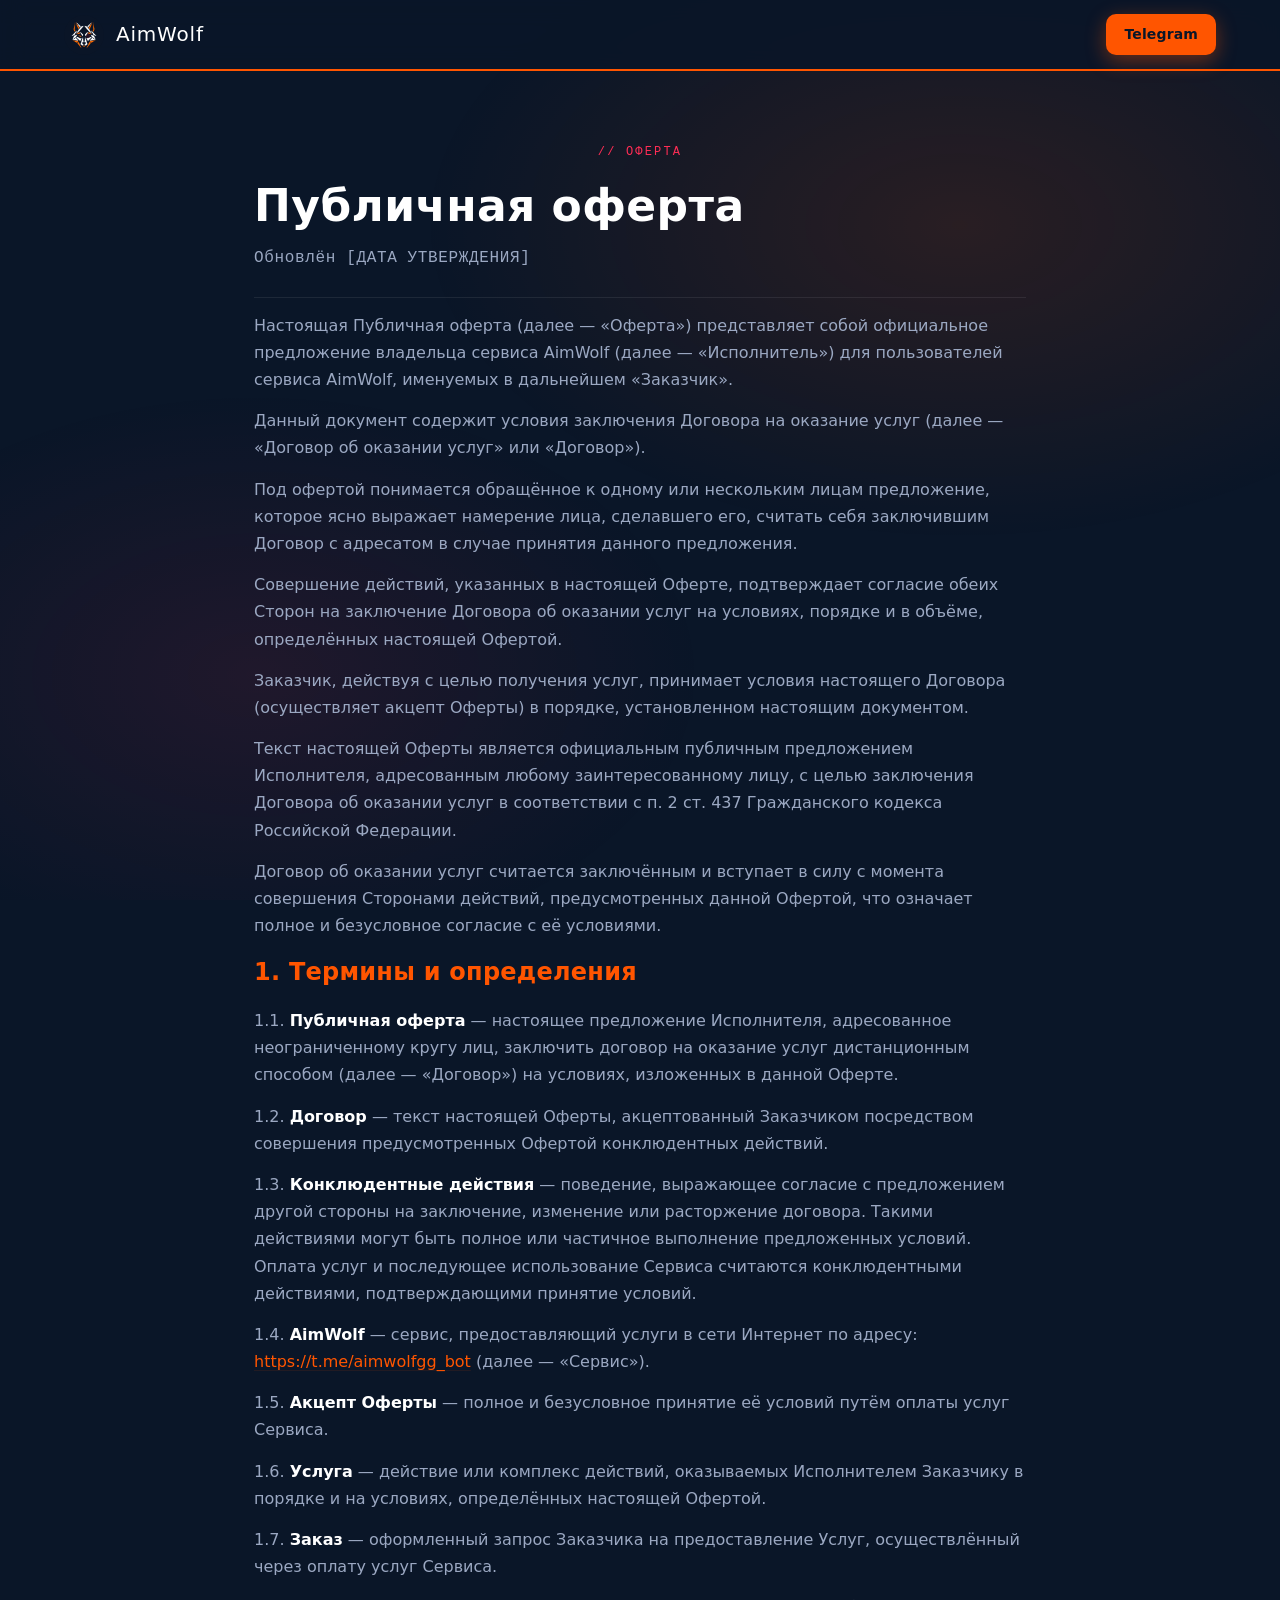
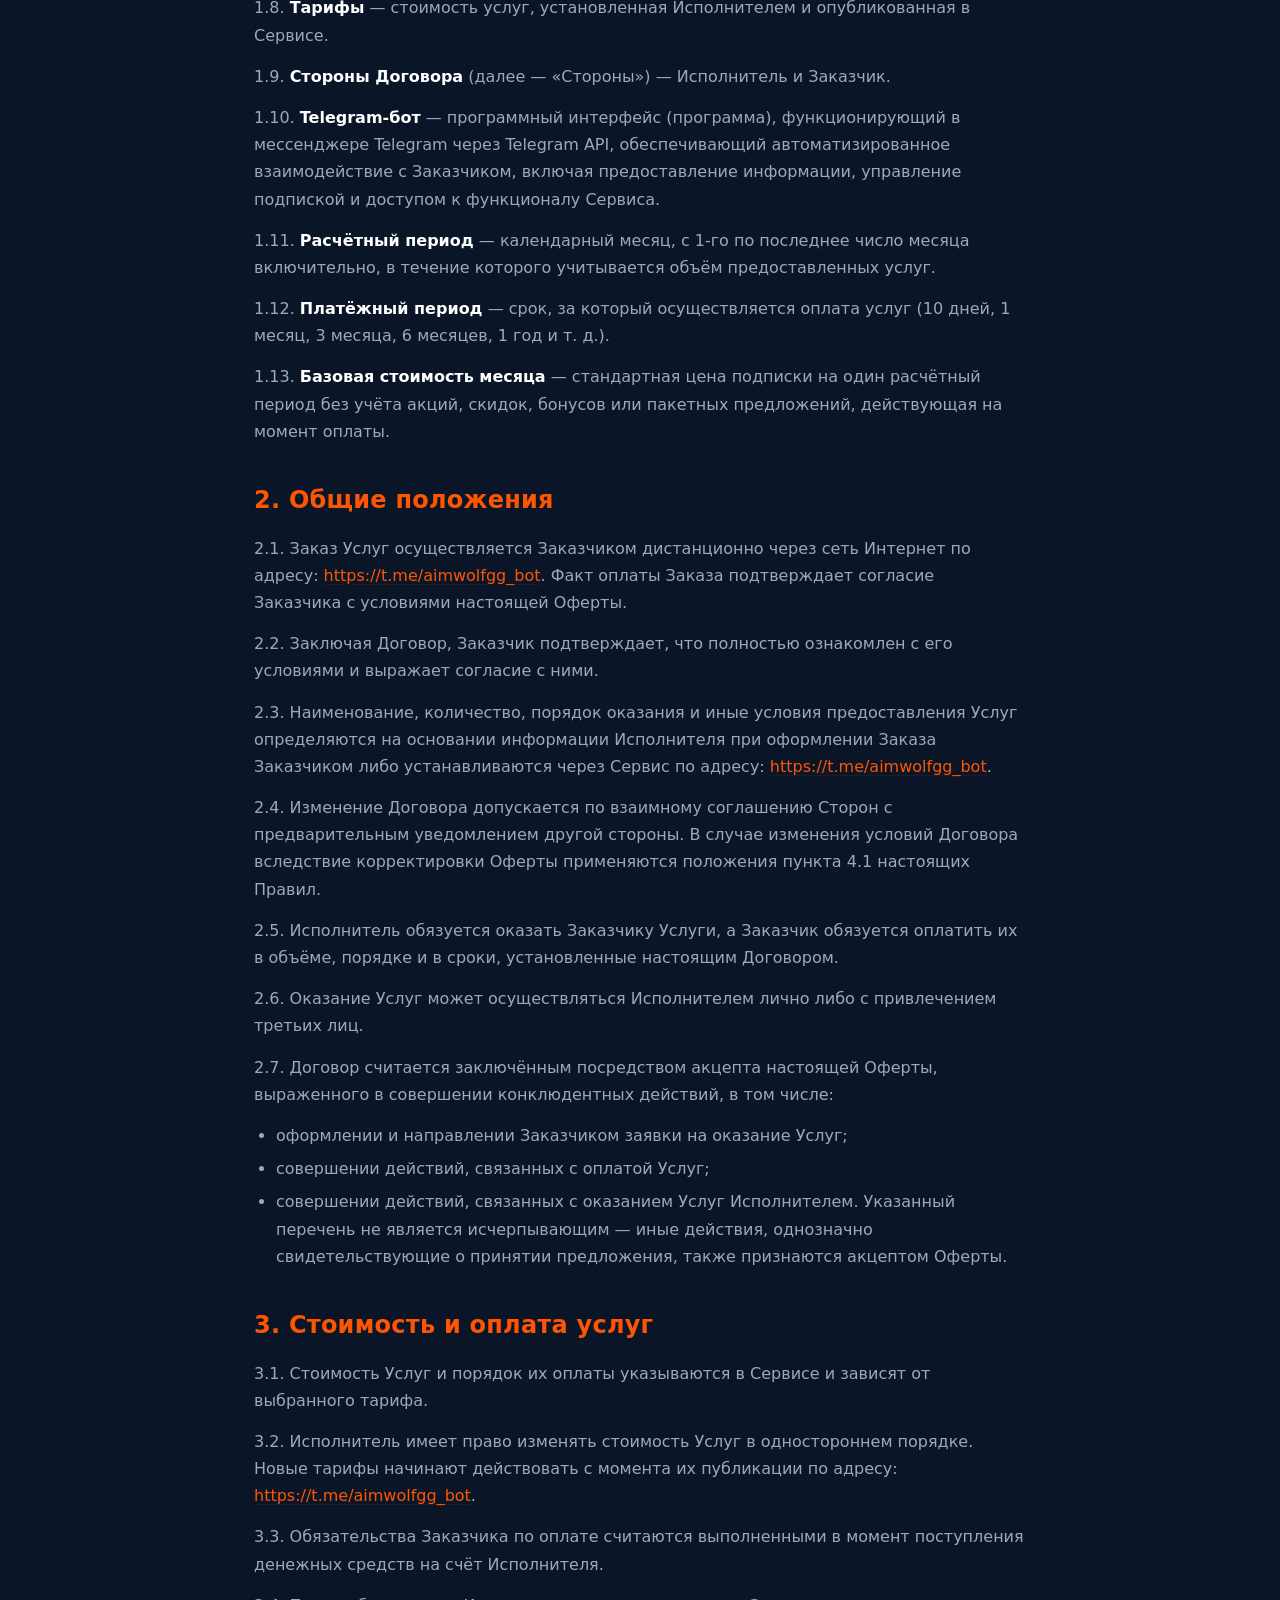
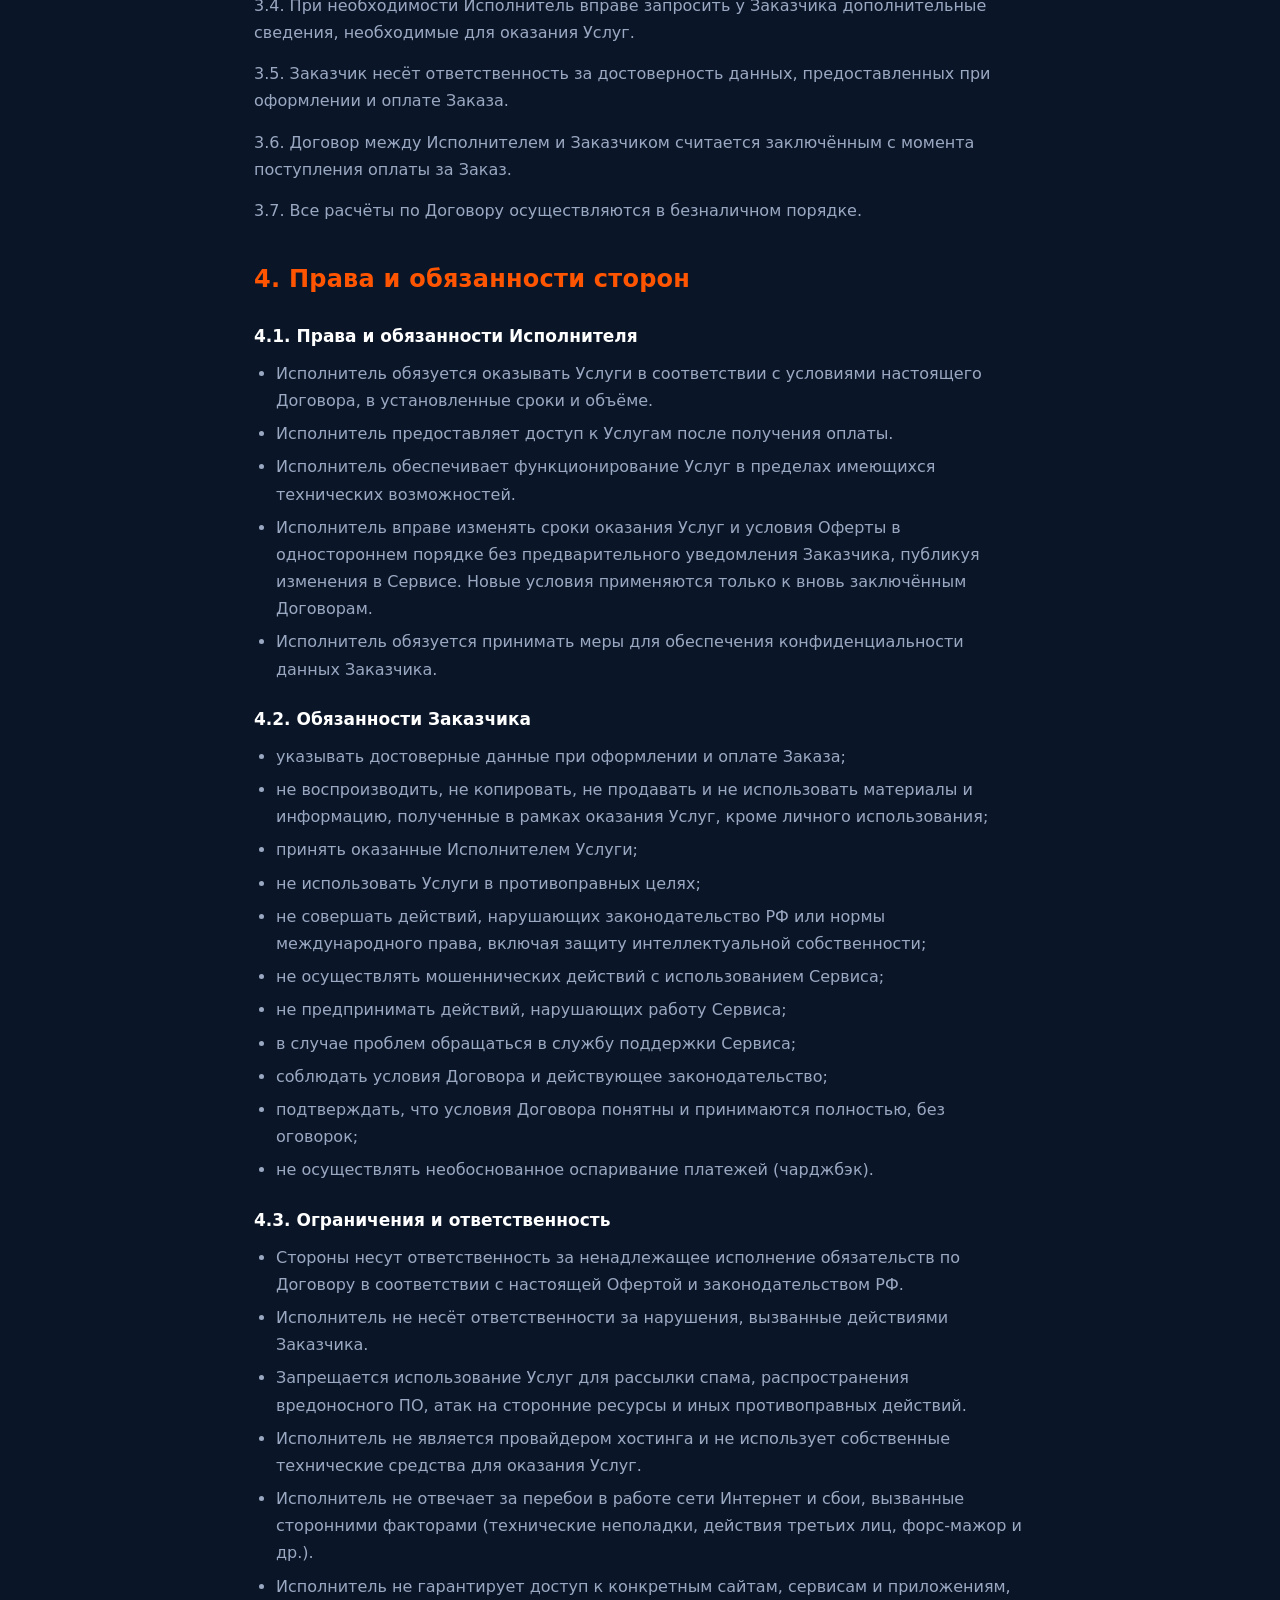
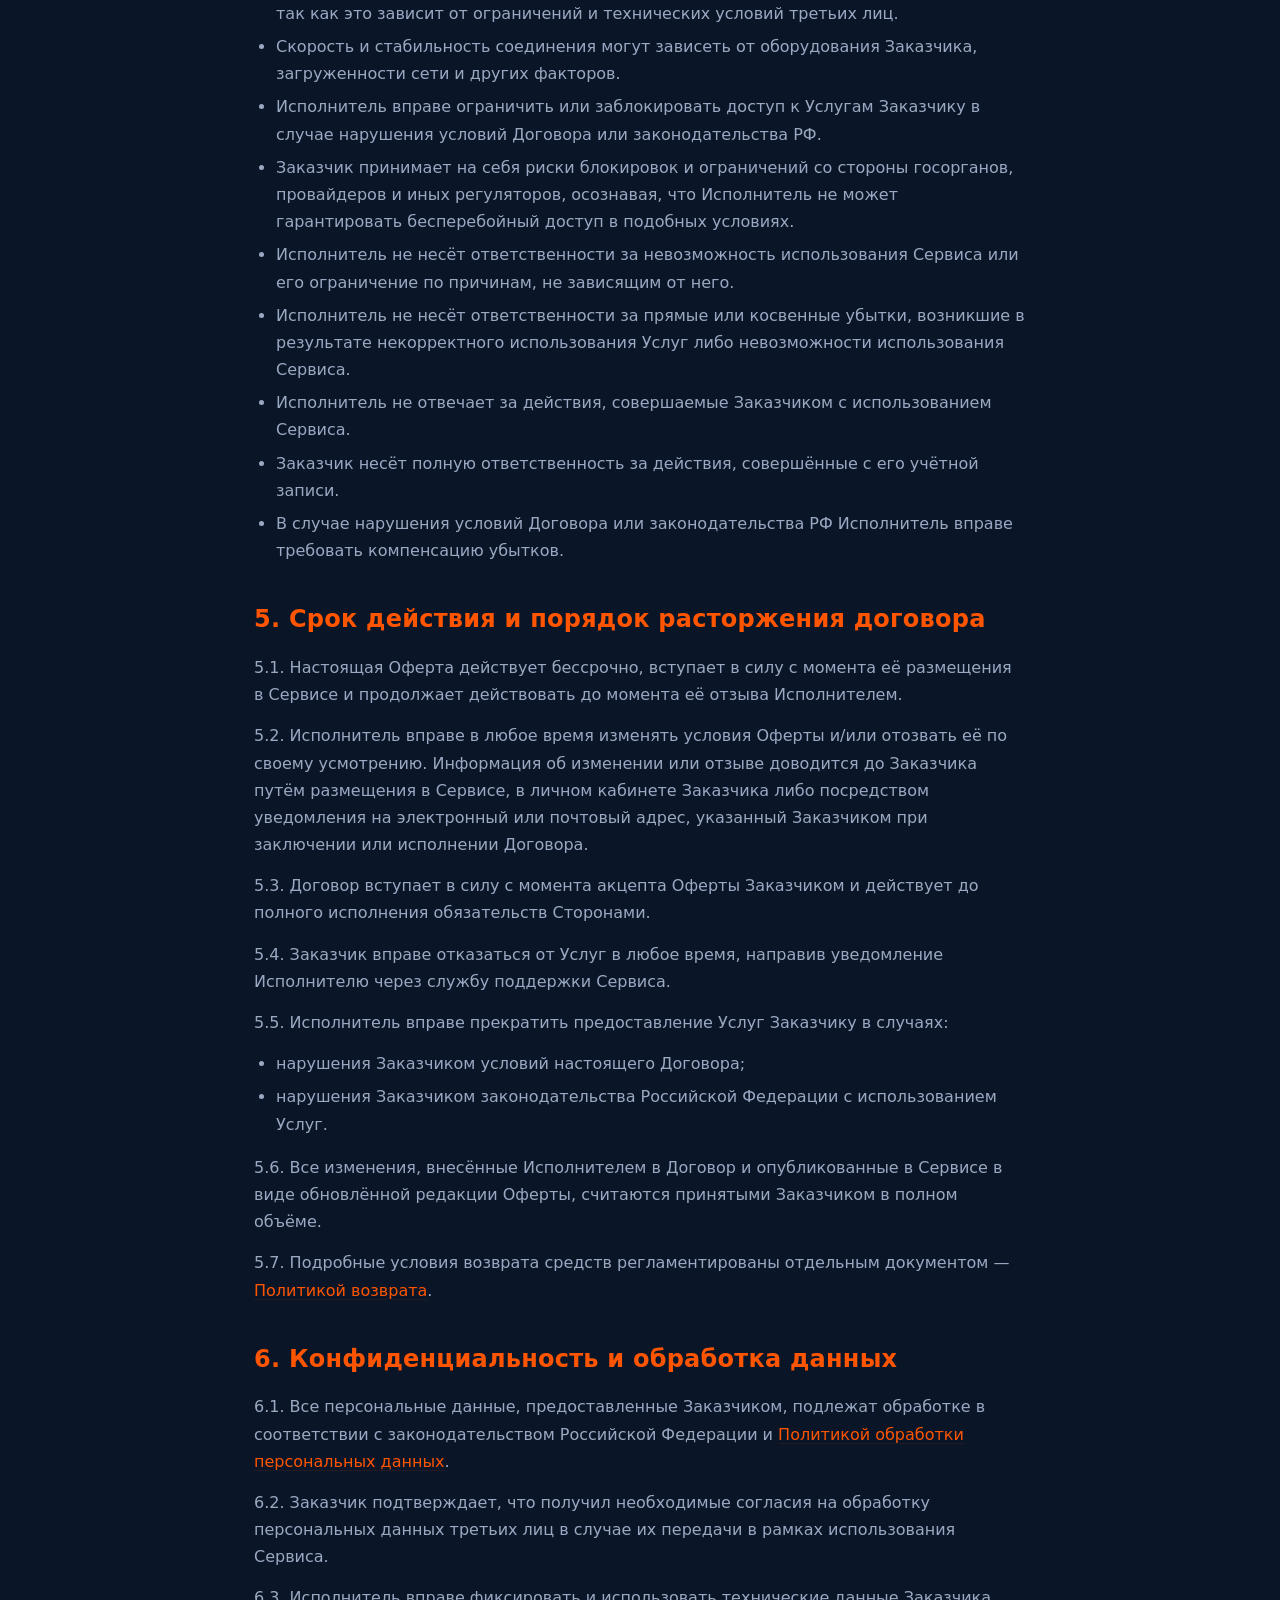
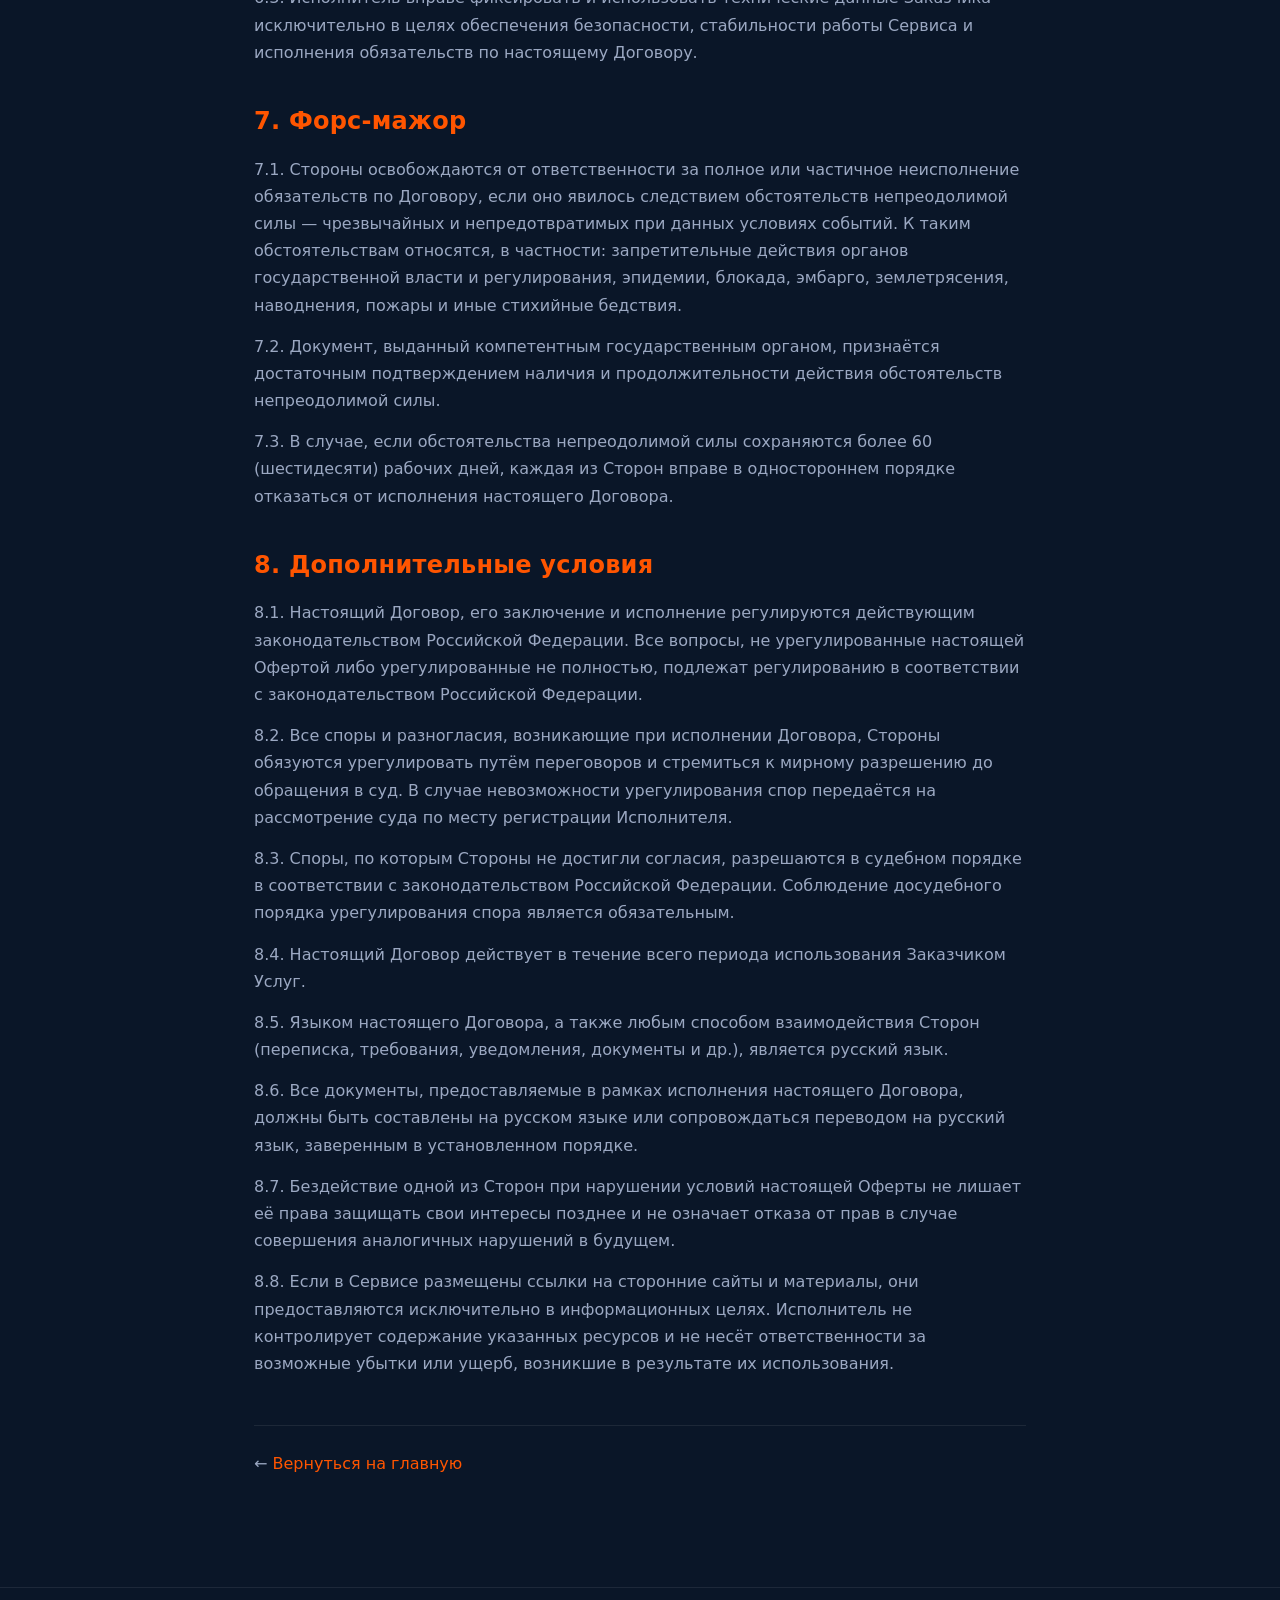
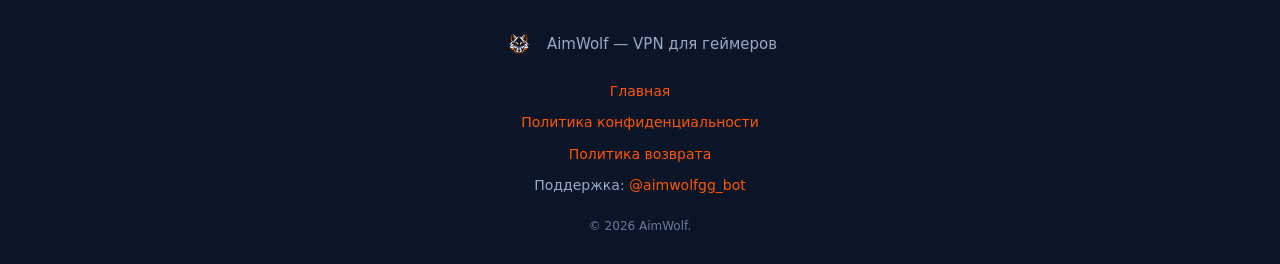
==== offer.html @ 3d41adf1 "Добавить юридические документы (privacy, offer, refund) - privacy.html — Политика обработки персонал" ====
<!DOCTYPE html>
<html lang="ru">
<head>
  <meta charset="UTF-8">
  <meta name="viewport" content="width=device-width, initial-scale=1.0">
  <meta name="theme-color" content="#0A1628">

  <meta http-equiv="Content-Security-Policy"
        content="default-src 'self'; img-src 'self' data:; style-src 'self' https://fonts.googleapis.com; font-src https://fonts.gstatic.com; script-src 'self'; base-uri 'self'; form-action 'self';">
  <meta http-equiv="X-Content-Type-Options" content="nosniff">
  <meta name="referrer" content="strict-origin-when-cross-origin">
  <meta name="robots" content="noindex,follow">

  <title>Публичная оферта — AimWolf</title>
  <meta name="description" content="Публичная оферта на оказание услуг сервиса AimWolf.">

  <link rel="icon" type="image/png" href="assets/img/logo.jpg">
  <link rel="preconnect" href="https://fonts.googleapis.com">
  <link rel="preconnect" href="https://fonts.gstatic.com" crossorigin>
  <link rel="stylesheet" href="https://fonts.googleapis.com/css2?family=Russo+One&family=Inter:wght@400;500;600;700&family=JetBrains+Mono:wght@500&display=swap">
  <link rel="stylesheet" href="assets/css/styles.css">
  <link rel="stylesheet" href="assets/css/legal.css">
</head>
<body>

  <header class="site-header">
    <div class="container site-header__inner">
      <a href="index.html#top" class="site-header__brand" aria-label="AimWolf — на главную">
        <img src="assets/img/logo.jpg" alt="" class="site-header__logo" width="40" height="40">
        <span class="site-header__name">AimWolf</span>
      </a>
      <a href="https://t.me/aimwolfgg"
         class="btn btn--primary btn--small"
         target="_blank"
         rel="noopener noreferrer">
        Telegram
      </a>
    </div>
  </header>

  <main class="legal">
    <div class="container">

      <span class="section-tag">// ОФЕРТА</span>
      <h1 class="legal__title">Публичная оферта</h1>
      <p class="legal__meta">Обновлён [ДАТА УТВЕРЖДЕНИЯ]</p>

      <p>Настоящая Публичная оферта (далее — «Оферта») представляет собой официальное предложение владельца сервиса AimWolf (далее — «Исполнитель») для пользователей сервиса AimWolf, именуемых в дальнейшем «Заказчик».</p>
      <p>Данный документ содержит условия заключения Договора на оказание услуг (далее — «Договор об оказании услуг» или «Договор»).</p>
      <p>Под офертой понимается обращённое к одному или нескольким лицам предложение, которое ясно выражает намерение лица, сделавшего его, считать себя заключившим Договор с адресатом в случае принятия данного предложения.</p>
      <p>Совершение действий, указанных в настоящей Оферте, подтверждает согласие обеих Сторон на заключение Договора об оказании услуг на условиях, порядке и в объёме, определённых настоящей Офертой.</p>
      <p>Заказчик, действуя с целью получения услуг, принимает условия настоящего Договора (осуществляет акцепт Оферты) в порядке, установленном настоящим документом.</p>
      <p>Текст настоящей Оферты является официальным публичным предложением Исполнителя, адресованным любому заинтересованному лицу, с целью заключения Договора об оказании услуг в соответствии с п. 2 ст. 437 Гражданского кодекса Российской Федерации.</p>
      <p>Договор об оказании услуг считается заключённым и вступает в силу с момента совершения Сторонами действий, предусмотренных данной Офертой, что означает полное и безусловное согласие с её условиями.</p>

      <section>
        <h2>1. Термины и определения</h2>
        <p>1.1. <strong>Публичная оферта</strong> — настоящее предложение Исполнителя, адресованное неограниченному кругу лиц, заключить договор на оказание услуг дистанционным способом (далее — «Договор») на условиях, изложенных в данной Оферте.</p>
        <p>1.2. <strong>Договор</strong> — текст настоящей Оферты, акцептованный Заказчиком посредством совершения предусмотренных Офертой конклюдентных действий.</p>
        <p>1.3. <strong>Конклюдентные действия</strong> — поведение, выражающее согласие с предложением другой стороны на заключение, изменение или расторжение договора. Такими действиями могут быть полное или частичное выполнение предложенных условий. Оплата услуг и последующее использование Сервиса считаются конклюдентными действиями, подтверждающими принятие условий.</p>
        <p>1.4. <strong>AimWolf</strong> — сервис, предоставляющий услуги в сети Интернет по адресу: <a href="https://t.me/aimwolfgg_bot" target="_blank" rel="noopener noreferrer">https://t.me/aimwolfgg_bot</a> (далее — «Сервис»).</p>
        <p>1.5. <strong>Акцепт Оферты</strong> — полное и безусловное принятие её условий путём оплаты услуг Сервиса.</p>
        <p>1.6. <strong>Услуга</strong> — действие или комплекс действий, оказываемых Исполнителем Заказчику в порядке и на условиях, определённых настоящей Офертой.</p>
        <p>1.7. <strong>Заказ</strong> — оформленный запрос Заказчика на предоставление Услуг, осуществлённый через оплату услуг Сервиса.</p>
        <p>1.8. <strong>Тарифы</strong> — стоимость услуг, установленная Исполнителем и опубликованная в Сервисе.</p>
        <p>1.9. <strong>Стороны Договора</strong> (далее — «Стороны») — Исполнитель и Заказчик.</p>
        <p>1.10. <strong>Telegram-бот</strong> — программный интерфейс (программа), функционирующий в мессенджере Telegram через Telegram API, обеспечивающий автоматизированное взаимодействие с Заказчиком, включая предоставление информации, управление подпиской и доступом к функционалу Сервиса.</p>
        <p>1.11. <strong>Расчётный период</strong> — календарный месяц, с 1-го по последнее число месяца включительно, в течение которого учитывается объём предоставленных услуг.</p>
        <p>1.12. <strong>Платёжный период</strong> — срок, за который осуществляется оплата услуг (10 дней, 1 месяц, 3 месяца, 6 месяцев, 1 год и т. д.).</p>
        <p>1.13. <strong>Базовая стоимость месяца</strong> — стандартная цена подписки на один расчётный период без учёта акций, скидок, бонусов или пакетных предложений, действующая на момент оплаты.</p>
      </section>

      <section>
        <h2>2. Общие положения</h2>
        <p>2.1. Заказ Услуг осуществляется Заказчиком дистанционно через сеть Интернет по адресу: <a href="https://t.me/aimwolfgg_bot" target="_blank" rel="noopener noreferrer">https://t.me/aimwolfgg_bot</a>. Факт оплаты Заказа подтверждает согласие Заказчика с условиями настоящей Оферты.</p>
        <p>2.2. Заключая Договор, Заказчик подтверждает, что полностью ознакомлен с его условиями и выражает согласие с ними.</p>
        <p>2.3. Наименование, количество, порядок оказания и иные условия предоставления Услуг определяются на основании информации Исполнителя при оформлении Заказа Заказчиком либо устанавливаются через Сервис по адресу: <a href="https://t.me/aimwolfgg_bot" target="_blank" rel="noopener noreferrer">https://t.me/aimwolfgg_bot</a>.</p>
        <p>2.4. Изменение Договора допускается по взаимному соглашению Сторон с предварительным уведомлением другой стороны. В случае изменения условий Договора вследствие корректировки Оферты применяются положения пункта 4.1 настоящих Правил.</p>
        <p>2.5. Исполнитель обязуется оказать Заказчику Услуги, а Заказчик обязуется оплатить их в объёме, порядке и в сроки, установленные настоящим Договором.</p>
        <p>2.6. Оказание Услуг может осуществляться Исполнителем лично либо с привлечением третьих лиц.</p>
        <p>2.7. Договор считается заключённым посредством акцепта настоящей Оферты, выраженного в совершении конклюдентных действий, в том числе:</p>
        <ul>
          <li>оформлении и направлении Заказчиком заявки на оказание Услуг;</li>
          <li>совершении действий, связанных с оплатой Услуг;</li>
          <li>совершении действий, связанных с оказанием Услуг Исполнителем. Указанный перечень не является исчерпывающим — иные действия, однозначно свидетельствующие о принятии предложения, также признаются акцептом Оферты.</li>
        </ul>
      </section>

      <section>
        <h2>3. Стоимость и оплата услуг</h2>
        <p>3.1. Стоимость Услуг и порядок их оплаты указываются в Сервисе и зависят от выбранного тарифа.</p>
        <p>3.2. Исполнитель имеет право изменять стоимость Услуг в одностороннем порядке. Новые тарифы начинают действовать с момента их публикации по адресу: <a href="https://t.me/aimwolfgg_bot" target="_blank" rel="noopener noreferrer">https://t.me/aimwolfgg_bot</a>.</p>
        <p>3.3. Обязательства Заказчика по оплате считаются выполненными в момент поступления денежных средств на счёт Исполнителя.</p>
        <p>3.4. При необходимости Исполнитель вправе запросить у Заказчика дополнительные сведения, необходимые для оказания Услуг.</p>
        <p>3.5. Заказчик несёт ответственность за достоверность данных, предоставленных при оформлении и оплате Заказа.</p>
        <p>3.6. Договор между Исполнителем и Заказчиком считается заключённым с момента поступления оплаты за Заказ.</p>
        <p>3.7. Все расчёты по Договору осуществляются в безналичном порядке.</p>
      </section>

      <section>
        <h2>4. Права и обязанности сторон</h2>

        <h3>4.1. Права и обязанности Исполнителя</h3>
        <ul>
          <li>Исполнитель обязуется оказывать Услуги в соответствии с условиями настоящего Договора, в установленные сроки и объёме.</li>
          <li>Исполнитель предоставляет доступ к Услугам после получения оплаты.</li>
          <li>Исполнитель обеспечивает функционирование Услуг в пределах имеющихся технических возможностей.</li>
          <li>Исполнитель вправе изменять сроки оказания Услуг и условия Оферты в одностороннем порядке без предварительного уведомления Заказчика, публикуя изменения в Сервисе. Новые условия применяются только к вновь заключённым Договорам.</li>
          <li>Исполнитель обязуется принимать меры для обеспечения конфиденциальности данных Заказчика.</li>
        </ul>

        <h3>4.2. Обязанности Заказчика</h3>
        <ul>
          <li>указывать достоверные данные при оформлении и оплате Заказа;</li>
          <li>не воспроизводить, не копировать, не продавать и не использовать материалы и информацию, полученные в рамках оказания Услуг, кроме личного использования;</li>
          <li>принять оказанные Исполнителем Услуги;</li>
          <li>не использовать Услуги в противоправных целях;</li>
          <li>не совершать действий, нарушающих законодательство РФ или нормы международного права, включая защиту интеллектуальной собственности;</li>
          <li>не осуществлять мошеннических действий с использованием Сервиса;</li>
          <li>не предпринимать действий, нарушающих работу Сервиса;</li>
          <li>в случае проблем обращаться в службу поддержки Сервиса;</li>
          <li>соблюдать условия Договора и действующее законодательство;</li>
          <li>подтверждать, что условия Договора понятны и принимаются полностью, без оговорок;</li>
          <li>не осуществлять необоснованное оспаривание платежей (чарджбэк).</li>
        </ul>

        <h3>4.3. Ограничения и ответственность</h3>
        <ul>
          <li>Стороны несут ответственность за ненадлежащее исполнение обязательств по Договору в соответствии с настоящей Офертой и законодательством РФ.</li>
          <li>Исполнитель не несёт ответственности за нарушения, вызванные действиями Заказчика.</li>
          <li>Запрещается использование Услуг для рассылки спама, распространения вредоносного ПО, атак на сторонние ресурсы и иных противоправных действий.</li>
          <li>Исполнитель не является провайдером хостинга и не использует собственные технические средства для оказания Услуг.</li>
          <li>Исполнитель не отвечает за перебои в работе сети Интернет и сбои, вызванные сторонними факторами (технические неполадки, действия третьих лиц, форс-мажор и др.).</li>
          <li>Исполнитель не гарантирует доступ к конкретным сайтам, сервисам и приложениям, так как это зависит от ограничений и технических условий третьих лиц.</li>
          <li>Скорость и стабильность соединения могут зависеть от оборудования Заказчика, загруженности сети и других факторов.</li>
          <li>Исполнитель вправе ограничить или заблокировать доступ к Услугам Заказчику в случае нарушения условий Договора или законодательства РФ.</li>
          <li>Заказчик принимает на себя риски блокировок и ограничений со стороны госорганов, провайдеров и иных регуляторов, осознавая, что Исполнитель не может гарантировать бесперебойный доступ в подобных условиях.</li>
          <li>Исполнитель не несёт ответственности за невозможность использования Сервиса или его ограничение по причинам, не зависящим от него.</li>
          <li>Исполнитель не несёт ответственности за прямые или косвенные убытки, возникшие в результате некорректного использования Услуг либо невозможности использования Сервиса.</li>
          <li>Исполнитель не отвечает за действия, совершаемые Заказчиком с использованием Сервиса.</li>
          <li>Заказчик несёт полную ответственность за действия, совершённые с его учётной записи.</li>
          <li>В случае нарушения условий Договора или законодательства РФ Исполнитель вправе требовать компенсацию убытков.</li>
        </ul>
      </section>

      <section>
        <h2>5. Срок действия и порядок расторжения договора</h2>
        <p>5.1. Настоящая Оферта действует бессрочно, вступает в силу с момента её размещения в Сервисе и продолжает действовать до момента её отзыва Исполнителем.</p>
        <p>5.2. Исполнитель вправе в любое время изменять условия Оферты и/или отозвать её по своему усмотрению. Информация об изменении или отзыве доводится до Заказчика путём размещения в Сервисе, в личном кабинете Заказчика либо посредством уведомления на электронный или почтовый адрес, указанный Заказчиком при заключении или исполнении Договора.</p>
        <p>5.3. Договор вступает в силу с момента акцепта Оферты Заказчиком и действует до полного исполнения обязательств Сторонами.</p>
        <p>5.4. Заказчик вправе отказаться от Услуг в любое время, направив уведомление Исполнителю через службу поддержки Сервиса.</p>
        <p>5.5. Исполнитель вправе прекратить предоставление Услуг Заказчику в случаях:</p>
        <ul>
          <li>нарушения Заказчиком условий настоящего Договора;</li>
          <li>нарушения Заказчиком законодательства Российской Федерации с использованием Услуг.</li>
        </ul>
        <p>5.6. Все изменения, внесённые Исполнителем в Договор и опубликованные в Сервисе в виде обновлённой редакции Оферты, считаются принятыми Заказчиком в полном объёме.</p>
        <p>5.7. Подробные условия возврата средств регламентированы отдельным документом — <a href="refund.html">Политикой возврата</a>.</p>
      </section>

      <section>
        <h2>6. Конфиденциальность и обработка данных</h2>
        <p>6.1. Все персональные данные, предоставленные Заказчиком, подлежат обработке в соответствии с законодательством Российской Федерации и <a href="privacy.html">Политикой обработки персональных данных</a>.</p>
        <p>6.2. Заказчик подтверждает, что получил необходимые согласия на обработку персональных данных третьих лиц в случае их передачи в рамках использования Сервиса.</p>
        <p>6.3. Исполнитель вправе фиксировать и использовать технические данные Заказчика исключительно в целях обеспечения безопасности, стабильности работы Сервиса и исполнения обязательств по настоящему Договору.</p>
      </section>

      <section>
        <h2>7. Форс-мажор</h2>
        <p>7.1. Стороны освобождаются от ответственности за полное или частичное неисполнение обязательств по Договору, если оно явилось следствием обстоятельств непреодолимой силы — чрезвычайных и непредотвратимых при данных условиях событий. К таким обстоятельствам относятся, в частности: запретительные действия органов государственной власти и регулирования, эпидемии, блокада, эмбарго, землетрясения, наводнения, пожары и иные стихийные бедствия.</p>
        <p>7.2. Документ, выданный компетентным государственным органом, признаётся достаточным подтверждением наличия и продолжительности действия обстоятельств непреодолимой силы.</p>
        <p>7.3. В случае, если обстоятельства непреодолимой силы сохраняются более 60 (шестидесяти) рабочих дней, каждая из Сторон вправе в одностороннем порядке отказаться от исполнения настоящего Договора.</p>
      </section>

      <section>
        <h2>8. Дополнительные условия</h2>
        <p>8.1. Настоящий Договор, его заключение и исполнение регулируются действующим законодательством Российской Федерации. Все вопросы, не урегулированные настоящей Офертой либо урегулированные не полностью, подлежат регулированию в соответствии с законодательством Российской Федерации.</p>
        <p>8.2. Все споры и разногласия, возникающие при исполнении Договора, Стороны обязуются урегулировать путём переговоров и стремиться к мирному разрешению до обращения в суд. В случае невозможности урегулирования спор передаётся на рассмотрение суда по месту регистрации Исполнителя.</p>
        <p>8.3. Споры, по которым Стороны не достигли согласия, разрешаются в судебном порядке в соответствии с законодательством Российской Федерации. Соблюдение досудебного порядка урегулирования спора является обязательным.</p>
        <p>8.4. Настоящий Договор действует в течение всего периода использования Заказчиком Услуг.</p>
        <p>8.5. Языком настоящего Договора, а также любым способом взаимодействия Сторон (переписка, требования, уведомления, документы и др.), является русский язык.</p>
        <p>8.6. Все документы, предоставляемые в рамках исполнения настоящего Договора, должны быть составлены на русском языке или сопровождаться переводом на русский язык, заверенным в установленном порядке.</p>
        <p>8.7. Бездействие одной из Сторон при нарушении условий настоящей Оферты не лишает её права защищать свои интересы позднее и не означает отказа от прав в случае совершения аналогичных нарушений в будущем.</p>
        <p>8.8. Если в Сервисе размещены ссылки на сторонние сайты и материалы, они предоставляются исключительно в информационных целях. Исполнитель не контролирует содержание указанных ресурсов и не несёт ответственности за возможные убытки или ущерб, возникшие в результате их использования.</p>
      </section>

      <p class="legal__back">
        ← <a href="index.html#top">Вернуться на главную</a>
      </p>

    </div>
  </main>

  <footer class="site-footer">
    <div class="container site-footer__inner">
      <div class="site-footer__brand">
        <img src="assets/img/logo.jpg" alt="" class="site-footer__logo" width="32" height="32">
        <span>AimWolf — VPN для геймеров</span>
      </div>

      <ul class="site-footer__links">
        <li><a href="index.html#top">Главная</a></li>
        <li><a href="privacy.html">Политика конфиденциальности</a></li>
        <li><a href="refund.html">Политика возврата</a></li>
        <li>Поддержка: <a href="https://t.me/aimwolfgg_bot" target="_blank" rel="noopener noreferrer">@aimwolfgg_bot</a></li>
      </ul>

      <p class="site-footer__legal">© 2026 AimWolf.</p>
    </div>
  </footer>

</body>
</html>
---- assets/css/styles.css ----
/* ==========================================================================
   AimWolf — Design System
   Dark · RU only · Mobile-first · Gaming-focused
   ========================================================================== */

/* ===== RESET ===== */
*, *::before, *::after { box-sizing: border-box; margin: 0; padding: 0; }
html { -webkit-text-size-adjust: 100%; scroll-behavior: smooth; }
body {
  min-height: 100vh;
  min-height: 100dvh;
  line-height: 1.65;
  -webkit-font-smoothing: antialiased;
  -moz-osx-font-smoothing: grayscale;
  text-rendering: optimizeLegibility;
}
img, svg { max-width: 100%; height: auto; display: block; }
button, a { font: inherit; cursor: pointer; }
button { border: none; background: none; color: inherit; }
a { color: inherit; text-decoration: none; }
ul { list-style: none; }

/* ===== TOKENS ===== */
:root {
  --bg-primary: #0A1628;
  --bg-secondary: #122544;
  --bg-elevated: #1A2F58;

  --accent: #FF5500;
  --accent-hover: #FF7733;
  --accent-glow: rgba(255, 85, 0, 0.40);
  --accent-dim: rgba(255, 85, 0, 0.10);

  --accent-red: #FF2D55;
  --accent-red-glow: rgba(255, 45, 85, 0.35);

  --success: #22C55E;

  --text-primary: #FFFFFF;
  --text-muted: #9BA8C2;
  --text-dim: #6B7894;

  --border: rgba(255, 255, 255, 0.08);
  --border-hover: rgba(255, 85, 0, 0.45);

  --font-display: "Russo One", "Oswald", system-ui, sans-serif;
  --font-body: "Inter", system-ui, -apple-system, "Segoe UI", sans-serif;
  --font-mono: "JetBrains Mono", ui-monospace, "SFMono-Regular", Menlo, monospace;

  --container: 1200px;
  --section-pad: clamp(64px, 10vw, 120px);
  --radius: 14px;
  --radius-lg: 22px;

  --transition: 200ms cubic-bezier(0.4, 0, 0.2, 1);

  color-scheme: dark;
}

/* ===== BASE ===== */
body {
  background: var(--bg-primary);
  color: var(--text-primary);
  font-family: var(--font-body);
  font-size: 16px;
  overflow-x: hidden;
  position: relative;
  isolation: isolate;
}

/* Ambient-подфон на всю страницу — фиксированный, движется вместе со скроллом */
body::before {
  content: "";
  position: fixed;
  inset: 0;
  z-index: -10;
  pointer-events: none;
  background:
    radial-gradient(ellipse 60% 50% at 75% 25%, rgba(255, 85, 0, 0.13), transparent 70%),
    radial-gradient(ellipse 50% 45% at 20% 75%, rgba(255, 45, 85, 0.09), transparent 70%);
}

::selection {
  background: var(--accent);
  color: var(--bg-primary);
}

.container {
  width: 100%;
  max-width: var(--container);
  margin: 0 auto;
  padding: 0 24px;
}

/* ===== SECTION TAG (// БОЛЬ, // КТО МЫ и т.п.) ===== */
.section-tag {
  display: block;
  font-family: var(--font-mono);
  font-size: 12px;
  font-weight: 500;
  letter-spacing: 0.18em;
  color: var(--accent-red);
  margin-bottom: 18px;
  text-transform: uppercase;
  text-align: center;
}

/* ===== HEADER ===== */
.site-header {
  position: sticky;
  top: 0;
  z-index: 50;
  background: rgba(10, 22, 40, 0.85);
  backdrop-filter: blur(12px);
  -webkit-backdrop-filter: blur(12px);
  border-bottom: 2px solid var(--accent);
}
.site-header__inner {
  display: flex;
  align-items: center;
  justify-content: space-between;
  gap: 16px;
  padding-top: 14px;
  padding-bottom: 14px;
}
.site-header__brand {
  display: flex;
  align-items: center;
  gap: 12px;
  transition: opacity var(--transition);
}
.site-header__brand:hover { opacity: 0.85; }
.site-header__logo {
  width: 40px;
  height: 40px;
  border-radius: 50%;
}
.site-header__name {
  font-family: var(--font-display);
  font-size: 20px;
  letter-spacing: 0.04em;
}

/* ===== BUTTONS ===== */
.btn {
  display: inline-flex;
  align-items: center;
  justify-content: center;
  gap: 8px;
  padding: 12px 22px;
  border-radius: 10px;
  font-weight: 600;
  font-size: 15px;
  letter-spacing: 0.01em;
  transition: transform var(--transition), background var(--transition), box-shadow var(--transition);
  white-space: nowrap;
  position: relative;
}
.btn--primary {
  background: var(--accent);
  color: var(--bg-primary);
  box-shadow: 0 6px 20px var(--accent-glow);
}
.btn--primary:hover {
  background: var(--accent-hover);
  transform: translateY(-2px);
  box-shadow: 0 10px 28px var(--accent-glow);
}
.btn--primary:active { transform: translateY(0); }
.btn--small { padding: 9px 18px; font-size: 14px; }
.btn--large { padding: 16px 32px; font-size: 17px; }
.btn--ghost {
  background: transparent;
  color: var(--text-primary);
  border: 1px solid var(--border);
  box-shadow: none;
}
.btn--ghost:hover {
  background: rgba(255, 255, 255, 0.04);
  border-color: var(--border-hover);
  transform: translateY(-2px);
  box-shadow: none;
}
.btn--ghost:active { transform: translateY(0); }
.btn__arrow {
  display: inline-block;
  transition: transform var(--transition);
}
.btn:hover .btn__arrow { transform: translateX(4px); }

/* Pulse-эффект на главных CTA — язык мобильных игр */
.btn--pulse::before {
  content: "";
  position: absolute;
  inset: 0;
  border-radius: inherit;
  box-shadow: 0 0 0 0 var(--accent-glow);
  animation: pulse-ring 2.5s cubic-bezier(0.4, 0, 0.6, 1) infinite;
  pointer-events: none;
  z-index: -1;
}
@keyframes pulse-ring {
  0%   { box-shadow: 0 0 0 0 var(--accent-glow); }
  70%  { box-shadow: 0 0 0 18px rgba(255, 85, 0, 0); }
  100% { box-shadow: 0 0 0 0 rgba(255, 85, 0, 0); }
}

/* ===== SECTION TITLE ===== */
.section-title {
  font-family: var(--font-display);
  font-size: clamp(30px, 4.8vw, 48px);
  line-height: 1.1;
  letter-spacing: 0.005em;
  margin-bottom: clamp(40px, 6vw, 64px);
  text-align: center;
}
.section-title__accent { color: var(--accent); display: inline-block; margin-left: 4px; }

/* ===== HERO ===== */
.hero {
  position: relative;
  padding: clamp(80px, 12vw, 140px) 0 clamp(80px, 12vw, 140px);
  overflow: hidden;
  isolation: isolate;
}
.hero__bg {
  position: absolute;
  inset: 0;
  z-index: -2;
  background:
    radial-gradient(ellipse at 15% 40%, rgba(255, 85, 0, 0.22), transparent 55%),
    radial-gradient(ellipse at 85% 85%, rgba(255, 45, 85, 0.14), transparent 55%);
  mask-image: linear-gradient(180deg, black 0%, black 65%, transparent 100%);
  -webkit-mask-image: linear-gradient(180deg, black 0%, black 65%, transparent 100%);
}
.hero__bg::after {
  content: "";
  position: absolute;
  inset: 0;
  background-image: repeating-linear-gradient(
    45deg,
    rgba(255, 255, 255, 0.025) 0,
    rgba(255, 255, 255, 0.025) 1px,
    transparent 1px,
    transparent 14px
  );
  mask-image: radial-gradient(ellipse at center, black 30%, transparent 80%);
  -webkit-mask-image: radial-gradient(ellipse at center, black 30%, transparent 80%);
}

/* SVG-прицел — фоновая декорация, медленно вращается и пульсирует */
.hero__crosshair {
  position: absolute;
  top: 50%;
  left: 50%;
  width: min(110vmin, 760px);
  height: min(110vmin, 760px);
  color: var(--accent);
  opacity: 0.10;
  z-index: -1;
  pointer-events: none;
  transform: translate(-50%, -50%);
  animation: crosshair-rotate 90s linear infinite, crosshair-pulse 5s ease-in-out infinite;
  filter: drop-shadow(0 0 12px var(--accent-glow));
}
@keyframes crosshair-rotate {
  from { transform: translate(-50%, -50%) rotate(0deg); }
  to   { transform: translate(-50%, -50%) rotate(360deg); }
}
@keyframes crosshair-pulse {
  0%, 100% { opacity: 0.08; }
  50%      { opacity: 0.14; }
}

.hero__inner {
  text-align: center;
  position: relative;
  z-index: 1;
}
.hero__title {
  font-family: var(--font-display);
  font-size: clamp(44px, 8.5vw, 110px);
  line-height: 1;
  letter-spacing: 0.005em;
  margin-bottom: 28px;
  max-width: 1080px;
  margin-left: auto;
  margin-right: auto;
}
.hero__title-accent {
  color: var(--accent);
  display: inline-block;
}
.hero__subtitle {
  font-size: clamp(16px, 1.8vw, 20px);
  color: var(--text-muted);
  margin: 0 auto 40px;
  max-width: 540px;
}
.hero__ctas {
  display: flex;
  gap: 14px;
  justify-content: center;
  flex-wrap: wrap;
  margin-bottom: 24px;
}
.hero__fomo {
  display: inline-flex;
  align-items: center;
  gap: 10px;
  padding: 10px 18px;
  border: 1px solid var(--border-hover);
  background: var(--accent-dim);
  border-radius: 999px;
  font-size: 14px;
  color: var(--text-primary);
}
.hero__fomo strong {
  color: var(--accent);
  font-weight: 700;
}
.hero__fomo-icon { font-size: 16px; }

/* ===== PAIN ===== */
.pain {
  padding: var(--section-pad) 0 clamp(40px, 6vw, 72px);
  position: relative;
  overflow: hidden;
}
.pain .container { position: relative; z-index: 1; }
.pain__grid {
  display: flex;
  overflow-x: auto;
  scroll-snap-type: x mandatory;
  gap: 14px;
  margin-left: -24px;
  margin-right: -24px;
  padding: 4px 24px 18px;
  margin-bottom: 56px;
  -webkit-overflow-scrolling: touch;
  scrollbar-width: thin;
  scrollbar-color: var(--accent-dim) transparent;
}
.pain__grid::-webkit-scrollbar { height: 6px; }
.pain__grid::-webkit-scrollbar-thumb { background: var(--accent-dim); border-radius: 3px; }
@media (min-width: 720px) {
  .pain__grid {
    display: grid;
    grid-template-columns: repeat(2, 1fr);
    overflow-x: visible;
    gap: 18px;
    margin-left: 0;
    margin-right: 0;
    padding: 0;
  }
}
.pain-card {
  position: relative;
  flex: 0 0 78%;
  scroll-snap-align: start;
  padding: 28px 24px 28px 28px;
  background: transparent;
  border: 1px solid var(--border);
  border-left: 3px solid var(--accent-red);
  border-radius: var(--radius);
  transition: border-color var(--transition), transform var(--transition), background var(--transition);
  overflow: hidden;
  isolation: isolate;
}
@media (min-width: 720px) {
  .pain-card { flex: initial; }
}
/* Hover-вспышка — «активация» карточки, как урон в игре */
.pain-card::after {
  content: "";
  position: absolute;
  inset: 0;
  background: linear-gradient(180deg, transparent 0%, var(--accent-dim) 100%);
  opacity: 0;
  transition: opacity var(--transition);
  z-index: -1;
}
.pain-card:hover {
  border-color: var(--border-hover);
  border-left-color: var(--accent);
  transform: translateY(-4px);
}
.pain-card:hover::after { opacity: 1; }
.pain-card__icon {
  width: 44px;
  height: 44px;
  margin-bottom: 14px;
  display: block;
  object-fit: contain;
  filter: drop-shadow(0 0 10px var(--accent-red-glow));
  transition: filter var(--transition), transform var(--transition);
}
.pain-card:hover .pain-card__icon {
  filter: drop-shadow(0 0 16px var(--accent-glow));
  transform: scale(1.06) rotate(-2deg);
}
.pain-card__title {
  font-family: var(--font-display);
  font-size: 22px;
  letter-spacing: 0.02em;
  margin-bottom: 10px;
}
.pain-card__text {
  color: var(--text-muted);
  font-size: 15px;
  line-height: 1.55;
}
.pain__note {
  text-align: center;
  font-size: clamp(16px, 1.6vw, 19px);
  color: var(--text-muted);
  max-width: 620px;
  margin: 0 auto;
}

/* ===== ABOUT ===== */
.about {
  padding: var(--section-pad) 0;
  position: relative;
  overflow: hidden;
}
.about .container { position: relative; z-index: 1; }
.about__grid {
  display: grid;
  grid-template-columns: repeat(auto-fit, minmax(280px, 1fr));
  gap: 18px;
}
.about-card {
  padding: 32px 28px;
  background: var(--bg-secondary);
  border: 1px solid var(--border);
  border-radius: var(--radius);
  transition: border-color var(--transition), transform var(--transition);
}
.about-card:hover {
  border-color: var(--border-hover);
  transform: translateY(-4px);
}
.about-card__icon {
  font-size: 32px;
  margin-bottom: 14px;
}
.about-card__title {
  font-family: var(--font-display);
  font-size: 22px;
  letter-spacing: 0.02em;
  margin-bottom: 12px;
  color: var(--accent);
}
.about-card__text {
  color: var(--text-muted);
  font-size: 15px;
  line-height: 1.6;
}

/* ===== DIFF ===== */
.diff {
  padding: var(--section-pad) 0;
  position: relative;
  overflow: hidden;
}
.diff .container { position: relative; z-index: 1; }
.diff__list {
  display: flex;
  flex-direction: column;
  gap: 22px;
  max-width: 720px;
  margin: 0 auto;
}
.diff-row {
  display: flex;
  flex-direction: column;
  gap: 16px;
  background: var(--bg-elevated);
  border: 1px solid var(--border);
  border-radius: var(--radius);
  padding: 22px 24px;
  transition: border-color var(--transition), transform var(--transition);
}
.diff-row:hover {
  border-color: var(--border-hover);
  transform: translateY(-4px);
}
.diff-row__bad,
.diff-row__good {
  display: flex;
  gap: 12px;
  align-items: flex-start;
}
.diff-row__good {
  padding-top: 16px;
  border-top: 1px solid var(--border);
}
.diff-row__bad p,
.diff-row__good p {
  font-size: 15px;
  line-height: 1.55;
}
.diff-row__bad p { color: var(--text-muted); }
.diff-row__good p { color: var(--text-primary); }
.diff-row__mark {
  flex-shrink: 0;
  width: 24px;
  height: 24px;
  border-radius: 50%;
  display: inline-flex;
  align-items: center;
  justify-content: center;
  font-size: 14px;
  font-weight: 700;
  margin-top: 1px;
}
.diff-row__mark--bad {
  background: rgba(255, 45, 85, 0.15);
  color: var(--accent-red);
}
.diff-row__mark--good {
  background: rgba(34, 197, 94, 0.15);
  color: var(--success);
}

/* ===== STATUS ===== */
.status {
  padding: var(--section-pad) 0 clamp(72px, 8vw, 96px);
  text-align: center;
  position: relative;
  overflow: hidden;
}
.pain::before,
.about::before,
.diff::before,
.status::before {
  content: "";
  position: absolute;
  top: 0;
  left: 50%;
  transform: translateX(-50%);
  width: clamp(80px, 22%, 220px);
  height: 2px;
  background: linear-gradient(90deg, transparent, var(--accent), transparent);
}
.status .container { position: relative; z-index: 1; }
.status__inner {
  max-width: 720px;
  margin: 0 auto;
}
.status__lead {
  font-size: clamp(20px, 2.4vw, 26px);
  margin-bottom: 36px;
  color: var(--text-primary);
}
.status__list {
  display: flex;
  flex-direction: column;
  gap: 14px;
  margin-bottom: 40px;
  text-align: left;
}
.status__item {
  display: flex;
  gap: 14px;
  align-items: flex-start;
  padding: 18px 22px;
  background: var(--bg-secondary);
  border: 1px solid var(--border);
  border-left: 3px solid var(--accent);
  border-radius: var(--radius);
  font-size: 16px;
  color: var(--text-muted);
  transition: border-color var(--transition), transform var(--transition);
}
.status__item:hover {
  border-color: var(--border-hover);
  border-left-color: var(--accent-hover);
  transform: translateY(-4px);
}
.status__icon {
  font-size: 22px;
  flex-shrink: 0;
}
.status__cta-text {
  color: var(--text-muted);
  margin-bottom: 28px;
  font-size: 16px;
}

/* В status тэг центрируется */
.status .section-tag { display: inline-block; }

/* ===== LOCATIONS ===== */
.locations {
  padding: var(--section-pad) 0;
  position: relative;
  overflow: hidden;
}
.locations::before {
  content: "";
  position: absolute;
  top: 0;
  left: 50%;
  transform: translateX(-50%);
  width: clamp(80px, 22%, 220px);
  height: 2px;
  background: linear-gradient(90deg, transparent, var(--accent), transparent);
}
.locations .container { position: relative; z-index: 1; }
.locations__lead {
  text-align: center;
  max-width: 640px;
  margin: 0 auto 44px;
  color: var(--text-muted);
  font-size: clamp(15px, 1.6vw, 17px);
}
.locations__grid {
  display: grid;
  grid-template-columns: repeat(auto-fit, minmax(280px, 1fr));
  gap: 18px;
  margin-bottom: 32px;
}
.loc-card {
  display: flex;
  flex-direction: column;
  padding: 26px 24px;
  background: var(--bg-secondary);
  border: 1px solid var(--border);
  border-radius: var(--radius);
  transition: border-color var(--transition), transform var(--transition);
}
.loc-card:hover {
  border-color: var(--border-hover);
  transform: translateY(-4px);
}
.loc-card__head {
  display: flex;
  align-items: center;
  gap: 14px;
  margin-bottom: 18px;
}
.loc-card__icon {
  width: 44px;
  height: 44px;
  object-fit: contain;
  flex-shrink: 0;
}
.loc-card__title {
  font-family: var(--font-display);
  font-size: 20px;
  letter-spacing: 0.02em;
}
.loc-card__list {
  display: flex;
  flex-direction: column;
  gap: 8px;
  margin-bottom: 16px;
  padding-bottom: 16px;
  border-bottom: 1px solid var(--border);
}
.loc-card__row {
  display: flex;
  align-items: baseline;
  gap: 10px;
  font-size: 14px;
}
.loc-card__row dt {
  flex-shrink: 0;
  width: 76px;
  color: var(--text-dim);
  font-family: var(--font-mono);
  text-transform: lowercase;
  letter-spacing: 0.04em;
}
.loc-card__row dd {
  color: var(--text-primary);
}
.loc-card__ping {
  color: var(--accent) !important;
  font-family: var(--font-mono);
  font-weight: 600;
}
.loc-card__note {
  margin-top: auto;
  font-size: 13.5px;
  line-height: 1.55;
  color: var(--text-muted);
}
.locations__foot {
  text-align: center;
  max-width: 620px;
  margin: 0 auto;
  font-size: 13px;
  color: var(--text-dim);
  font-style: italic;
}

/* ===== PRICING ===== */
.pricing {
  padding: var(--section-pad) 0;
  position: relative;
  overflow: hidden;
}
.pricing::before {
  content: "";
  position: absolute;
  top: 0;
  left: 50%;
  transform: translateX(-50%);
  width: clamp(80px, 22%, 220px);
  height: 2px;
  background: linear-gradient(90deg, transparent, var(--accent), transparent);
}
.pricing .container { position: relative; z-index: 1; }
.pricing__lead {
  text-align: center;
  max-width: 640px;
  margin: 0 auto 44px;
  color: var(--text-muted);
  font-size: clamp(15px, 1.6vw, 17px);
}
.pricing__grid {
  display: grid;
  grid-template-columns: repeat(auto-fit, minmax(210px, 1fr));
  gap: 18px;
  margin-bottom: 36px;
}
.price-card {
  position: relative;
  display: flex;
  flex-direction: column;
  padding: 28px 22px;
  background: var(--bg-secondary);
  border: 1px solid var(--border);
  border-radius: var(--radius);
  transition: border-color var(--transition), transform var(--transition);
}
.price-card:hover {
  border-color: var(--border-hover);
  transform: translateY(-4px);
}
.price-card--best {
  border-color: var(--accent);
  background: linear-gradient(180deg, var(--bg-elevated), var(--bg-secondary));
}
.price-card--best:hover {
  border-color: var(--accent-hover);
}
.price-card__badge {
  position: absolute;
  top: -10px;
  right: 16px;
  padding: 4px 10px;
  background: var(--accent-dim);
  color: var(--accent);
  border: 1px solid var(--border-hover);
  border-radius: 8px;
  font-family: var(--font-mono);
  font-size: 11px;
  font-weight: 600;
  letter-spacing: 0.04em;
  text-transform: uppercase;
  white-space: nowrap;
}
.price-card__badge--best {
  background: var(--accent);
  color: var(--bg-primary);
  border-color: var(--accent);
}
.price-card__head {
  margin-bottom: 14px;
}
.price-card__period {
  display: block;
  font-family: var(--font-display);
  font-size: 20px;
  letter-spacing: 0.02em;
  color: var(--text-primary);
  margin-bottom: 4px;
}
.price-card__tagline {
  display: block;
  font-size: 13px;
  color: var(--text-muted);
  line-height: 1.4;
}
.price-card__price {
  display: flex;
  align-items: baseline;
  gap: 10px;
  margin-bottom: 4px;
}
.price-card__amount {
  font-family: var(--font-display);
  font-size: 32px;
  color: var(--accent);
  letter-spacing: 0.01em;
  line-height: 1.1;
}
.price-card__per {
  font-size: 13px;
  color: var(--text-dim);
  font-family: var(--font-mono);
  margin-bottom: 14px;
  padding-bottom: 14px;
  border-bottom: 1px solid var(--border);
}
.price-card__hint {
  margin-top: auto;
  font-size: 13px;
  color: var(--text-muted);
  line-height: 1.45;
}
.price-card__save {
  margin-top: auto;
  font-size: 13px;
  color: var(--success);
  font-family: var(--font-mono);
  line-height: 1.4;
}
.price-card__save strong {
  font-weight: 700;
  letter-spacing: 0.02em;
}
.price-card__save--best {
  color: var(--accent);
}
.pricing__included {
  display: flex;
  flex-wrap: wrap;
  align-items: center;
  gap: 14px 22px;
  padding: 18px 22px;
  background: var(--bg-secondary);
  border: 1px solid var(--border);
  border-radius: var(--radius);
  margin-bottom: 28px;
}
.pricing__included-label {
  font-family: var(--font-mono);
  font-size: 12px;
  font-weight: 600;
  letter-spacing: 0.16em;
  text-transform: uppercase;
  color: var(--accent);
}
.pricing__included-list {
  display: flex;
  flex-wrap: wrap;
  gap: 8px 20px;
  font-size: 14px;
  color: var(--text-muted);
}
.pricing__included-list li {
  position: relative;
  padding-left: 20px;
}
.pricing__included-list li::before {
  content: "✓";
  position: absolute;
  left: 0;
  color: var(--success);
  font-weight: 700;
}
.pricing__perks {
  display: grid;
  grid-template-columns: repeat(auto-fit, minmax(240px, 1fr));
  gap: 14px;
  margin-bottom: 24px;
}
.pricing__perk {
  display: flex;
  align-items: center;
  gap: 12px;
  padding: 14px 18px;
  background: var(--bg-secondary);
  border: 1px solid var(--border);
  border-radius: var(--radius);
  font-size: 14px;
  color: var(--text-muted);
}
.pricing__perk-icon {
  font-size: 22px;
  flex-shrink: 0;
}
.pricing__perk strong {
  color: var(--text-primary);
  font-weight: 600;
}
.pricing__foot {
  text-align: center;
  max-width: 620px;
  margin: 0 auto;
  font-size: 13px;
  color: var(--text-dim);
  font-style: italic;
}

/* ===== FAQ ===== */
.faq {
  padding: var(--section-pad) 0;
  position: relative;
  overflow: hidden;
}
.faq::before {
  content: "";
  position: absolute;
  top: 0;
  left: 50%;
  transform: translateX(-50%);
  width: clamp(80px, 22%, 220px);
  height: 2px;
  background: linear-gradient(90deg, transparent, var(--accent), transparent);
}
.faq .container { position: relative; z-index: 1; }
.faq__list {
  display: flex;
  flex-direction: column;
  gap: 12px;
  max-width: 760px;
  margin: 0 auto;
}
.faq-item {
  background: var(--bg-secondary);
  border: 1px solid var(--border);
  border-radius: var(--radius);
  overflow: hidden;
  transition: border-color var(--transition);
}
.faq-item[open] {
  border-color: var(--border-hover);
}
.faq-item__q {
  display: flex;
  justify-content: space-between;
  align-items: center;
  gap: 16px;
  padding: 20px 24px;
  cursor: pointer;
  list-style: none;
  font-size: clamp(16px, 1.8vw, 17px);
  font-weight: 600;
  color: var(--text-primary);
  transition: color var(--transition);
}
.faq-item__q::-webkit-details-marker { display: none; }
.faq-item__q:hover { color: var(--accent); }
.faq-item__chevron {
  flex-shrink: 0;
  width: 28px;
  height: 28px;
  display: inline-flex;
  align-items: center;
  justify-content: center;
  border: 1px solid var(--border);
  border-radius: 50%;
  position: relative;
  transition: border-color var(--transition), transform var(--transition);
}
.faq-item__chevron::before,
.faq-item__chevron::after {
  content: "";
  position: absolute;
  background: var(--accent);
  border-radius: 1px;
  transition: transform var(--transition), opacity var(--transition);
}
.faq-item__chevron::before {
  width: 12px;
  height: 2px;
}
.faq-item__chevron::after {
  width: 2px;
  height: 12px;
}
.faq-item[open] .faq-item__chevron {
  border-color: var(--accent);
  transform: rotate(180deg);
}
.faq-item[open] .faq-item__chevron::after {
  opacity: 0;
}
.faq-item__a {
  padding: 0 24px 22px;
  color: var(--text-muted);
  font-size: 15px;
  line-height: 1.65;
}
.faq-item__a p + p { margin-top: 10px; }
.faq-item__a a {
  color: var(--accent);
  text-decoration: underline;
  text-decoration-color: var(--accent-dim);
  text-underline-offset: 3px;
  transition: text-decoration-color var(--transition);
}
.faq-item__a a:hover { text-decoration-color: var(--accent); }
.faq-item__a strong { color: var(--text-primary); }

/* Уважение к reduced-motion */
@media (prefers-reduced-motion: reduce) {
  .faq-item__chevron,
  .faq-item__chevron::before,
  .faq-item__chevron::after {
    transition: none;
  }
}

/* ===== FOOTER ===== */
.site-footer {
  border-top: 1px solid var(--border);
  background: var(--bg-primary);
  padding: 40px 0 28px;
}
.site-footer__inner {
  display: flex;
  flex-direction: column;
  gap: 20px;
  align-items: center;
  text-align: center;
}
.site-footer__progress {
  display: inline-flex;
  align-items: center;
  gap: 10px;
  padding: 10px 18px;
  background: var(--accent-dim);
  border: 1px solid var(--border-hover);
  border-radius: 999px;
  font-size: 13px;
  color: var(--text-primary);
}
.site-footer__progress a {
  color: var(--accent);
  transition: color var(--transition);
}
.site-footer__progress a:hover { color: var(--accent-hover); }
.site-footer__toggle {
  font-family: var(--font-mono);
  font-size: 11px;
  letter-spacing: 0.12em;
  color: var(--text-dim);
  text-transform: uppercase;
  padding: 8px 14px;
  border: 1px solid var(--border);
  border-radius: 999px;
  transition: color var(--transition), border-color var(--transition);
}
.site-footer__toggle:hover {
  color: var(--text-primary);
  border-color: var(--border-hover);
}
.site-footer__toggle[aria-pressed="true"] {
  color: var(--accent);
  border-color: var(--border-hover);
}
.site-footer__brand {
  display: flex;
  align-items: center;
  gap: 12px;
  font-size: 15px;
  color: var(--text-muted);
}
.site-footer__logo {
  width: 32px;
  height: 32px;
  border-radius: 50%;
}
.site-footer__links {
  display: flex;
  flex-direction: column;
  gap: 8px;
  font-size: 14px;
  color: var(--text-muted);
}
.site-footer__links a {
  color: var(--accent);
  transition: color var(--transition);
}
.site-footer__links a:hover { color: var(--accent-hover); }
.site-footer__legal {
  font-size: 12px;
  color: var(--text-dim);
  max-width: 600px;
  line-height: 1.6;
}

/* ===== ACCESSIBILITY ===== */
@media (prefers-reduced-motion: reduce) {
  *, *::before, *::after {
    animation-duration: 0.01ms !important;
    transition-duration: 0.01ms !important;
    scroll-behavior: auto !important;
  }
  .btn--pulse::before { animation: none; }
}

/* Явный пользовательский тогл (кнопка в футере) */
body.no-motion *, body.no-motion *::before, body.no-motion *::after {
  animation-duration: 0.01ms !important;
  transition-duration: 0.01ms !important;
}
body.no-motion .btn--pulse::before { animation: none; }
body.no-motion .hero__crosshair { animation: none; opacity: 0.06; }

:focus-visible {
  outline: 2px solid var(--accent);
  outline-offset: 3px;
  border-radius: 4px;
}
---- assets/css/legal.css ----
/* ==========================================================================
   AimWolf — Legal pages (privacy.html, offer.html)
   Подключается ПОСЛЕ styles.css — переопределяет/дополняет тему документов
   ========================================================================== */

.legal {
  padding: clamp(40px, 6vw, 72px) 0 clamp(56px, 8vw, 96px);
  max-width: 100%;
}

.legal .container {
  max-width: 820px;
}

.legal__title {
  font-family: var(--font-display);
  font-size: clamp(28px, 5vw, 44px);
  line-height: 1.15;
  letter-spacing: 0.01em;
  color: var(--text-primary);
  margin: 6px 0 14px;
}

.legal__meta {
  font-family: var(--font-mono);
  font-size: 13px;
  color: var(--text-muted);
  letter-spacing: 0.04em;
  margin-bottom: 40px;
  padding-bottom: 24px;
  border-bottom: 1px solid var(--border);
}

.legal section {
  margin-bottom: 36px;
}

.legal h2 {
  font-family: var(--font-display);
  font-size: clamp(20px, 2.6vw, 24px);
  color: var(--accent);
  margin: 0 0 14px;
  letter-spacing: 0.01em;
}

.legal h3 {
  font-family: var(--font-body);
  font-size: 17px;
  font-weight: 700;
  color: var(--text-primary);
  margin: 22px 0 10px;
}

.legal p {
  font-size: 16px;
  line-height: 1.7;
  color: var(--text-muted);
  margin-bottom: 14px;
}

.legal p strong,
.legal li strong {
  color: var(--text-primary);
  font-weight: 600;
}

.legal ul {
  list-style: disc;
  padding-left: 22px;
  margin: 6px 0 16px;
}

.legal li {
  font-size: 16px;
  line-height: 1.7;
  color: var(--text-muted);
  margin-bottom: 6px;
}

.legal a {
  color: var(--accent);
  text-decoration: underline;
  text-decoration-color: var(--accent-dim);
  text-underline-offset: 3px;
  transition: color var(--transition), text-decoration-color var(--transition);
}

.legal a:hover {
  color: var(--accent-hover);
  text-decoration-color: var(--accent-hover);
}

.legal code {
  font-family: var(--font-mono);
  font-size: 0.92em;
  background: var(--bg-secondary);
  color: var(--text-primary);
  padding: 2px 7px;
  border-radius: 5px;
  border: 1px solid var(--border);
}

.legal__note {
  background: var(--accent-dim);
  border-left: 3px solid var(--accent);
  padding: 12px 16px;
  border-radius: 6px;
  font-size: 15px;
  color: var(--text-muted);
  margin: 12px 0 18px;
}

.legal__plain {
  list-style: none;
  padding-left: 0;
}

.legal__plain li {
  margin-bottom: 8px;
  padding-left: 0;
}

.legal__table-wrap {
  overflow-x: auto;
  margin: 12px 0 18px;
  border: 1px solid var(--border);
  border-radius: var(--radius);
}

.legal__table {
  width: 100%;
  border-collapse: collapse;
  font-size: 15px;
  min-width: 400px;
}

.legal__table th,
.legal__table td {
  padding: 12px 16px;
  text-align: left;
  border-bottom: 1px solid var(--border);
  color: var(--text-muted);
}

.legal__table th {
  background: var(--bg-secondary);
  color: var(--text-primary);
  font-weight: 600;
  font-family: var(--font-body);
}

.legal__table tbody tr:last-child td {
  border-bottom: none;
}

.legal__table tbody tr:hover {
  background: var(--accent-dim);
}

.legal__back {
  margin-top: 48px;
  padding-top: 24px;
  border-top: 1px solid var(--border);
  font-size: 15px;
}

.legal__back a {
  color: var(--accent);
  text-decoration: none;
}

.legal__back a:hover {
  text-decoration: underline;
}
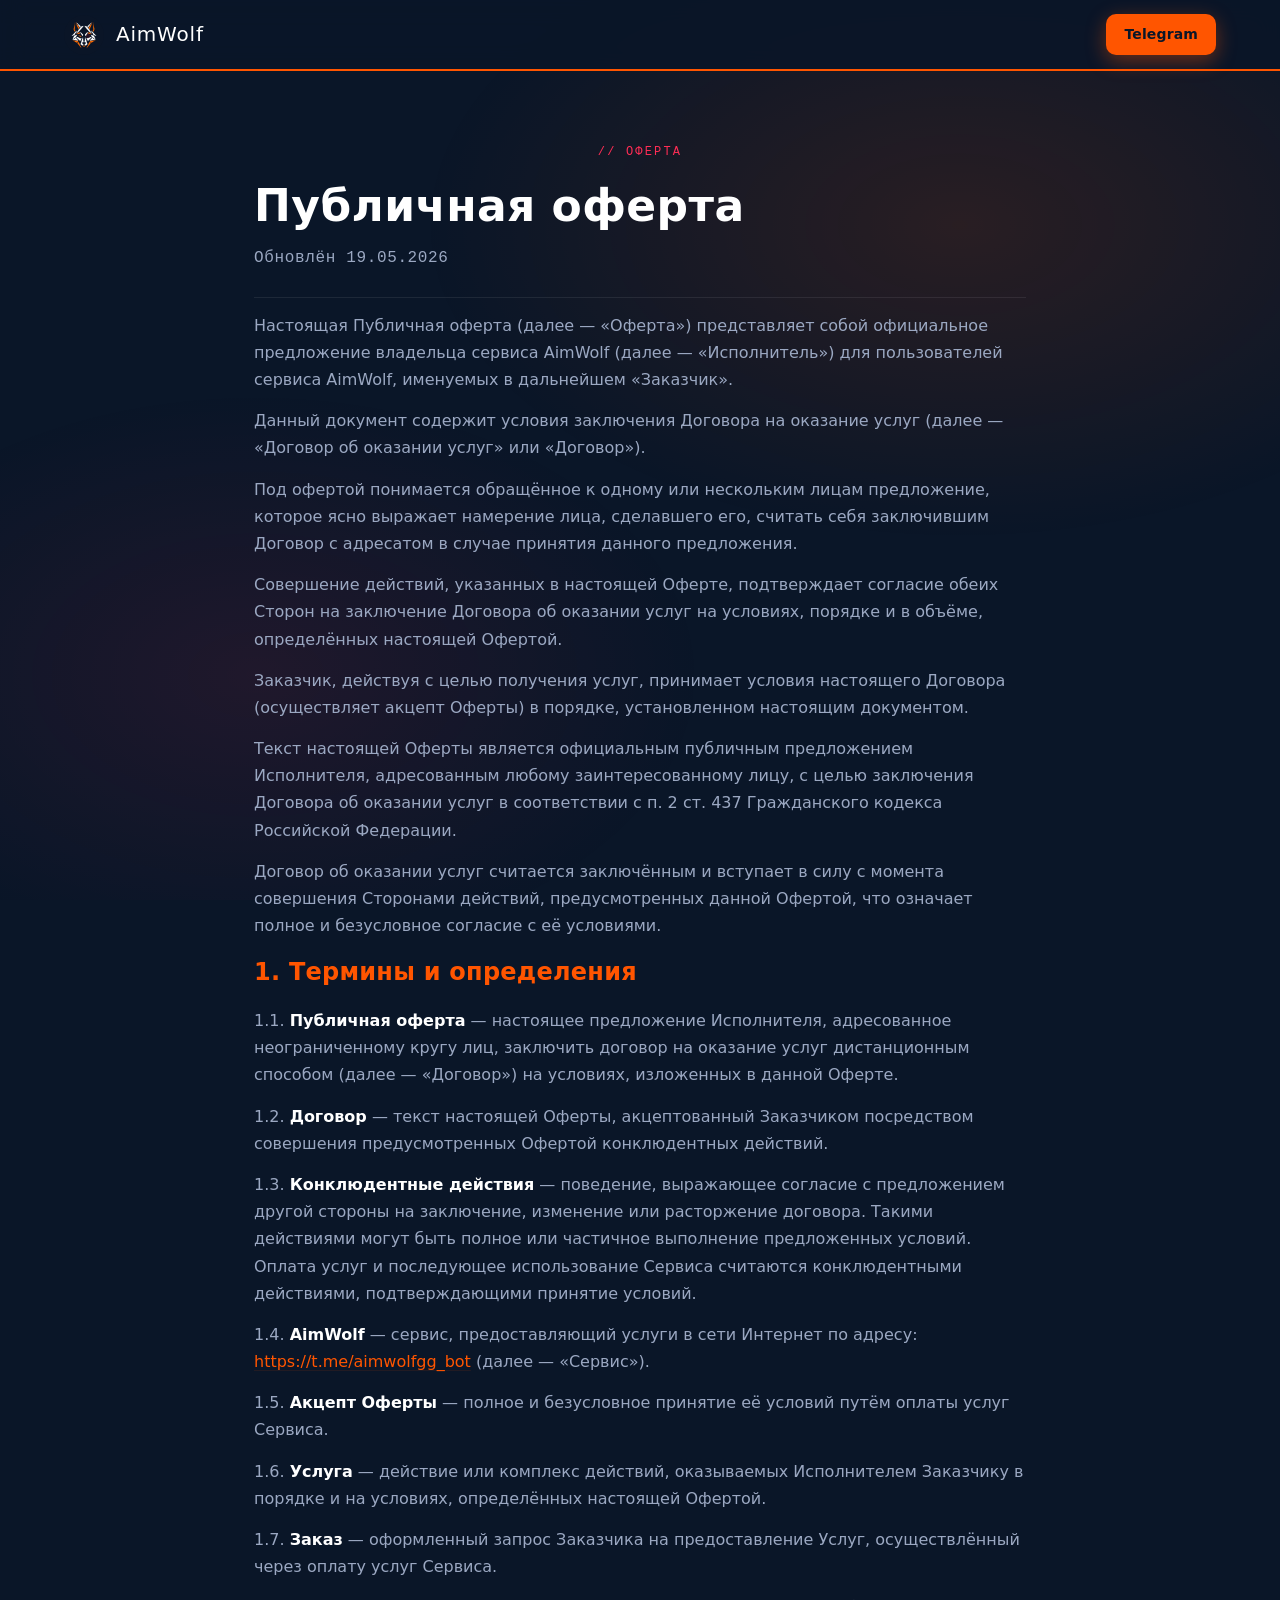
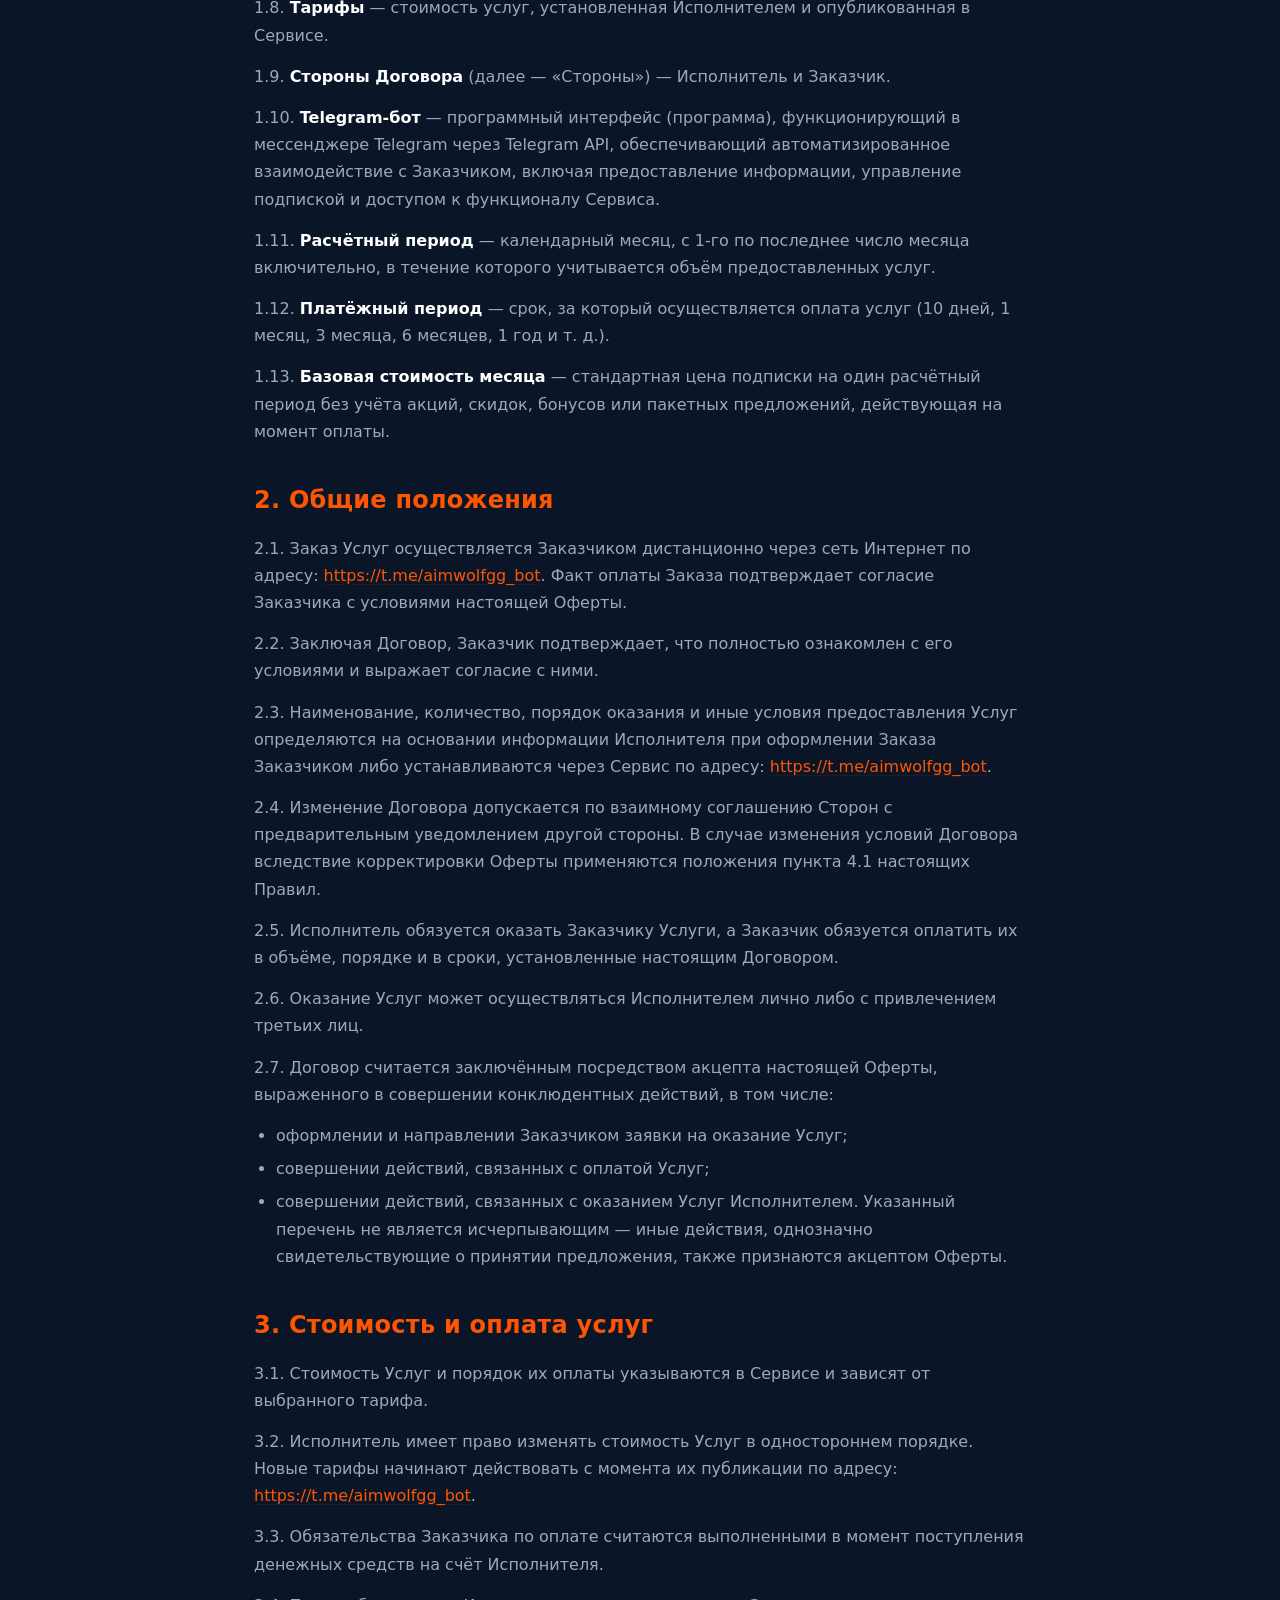
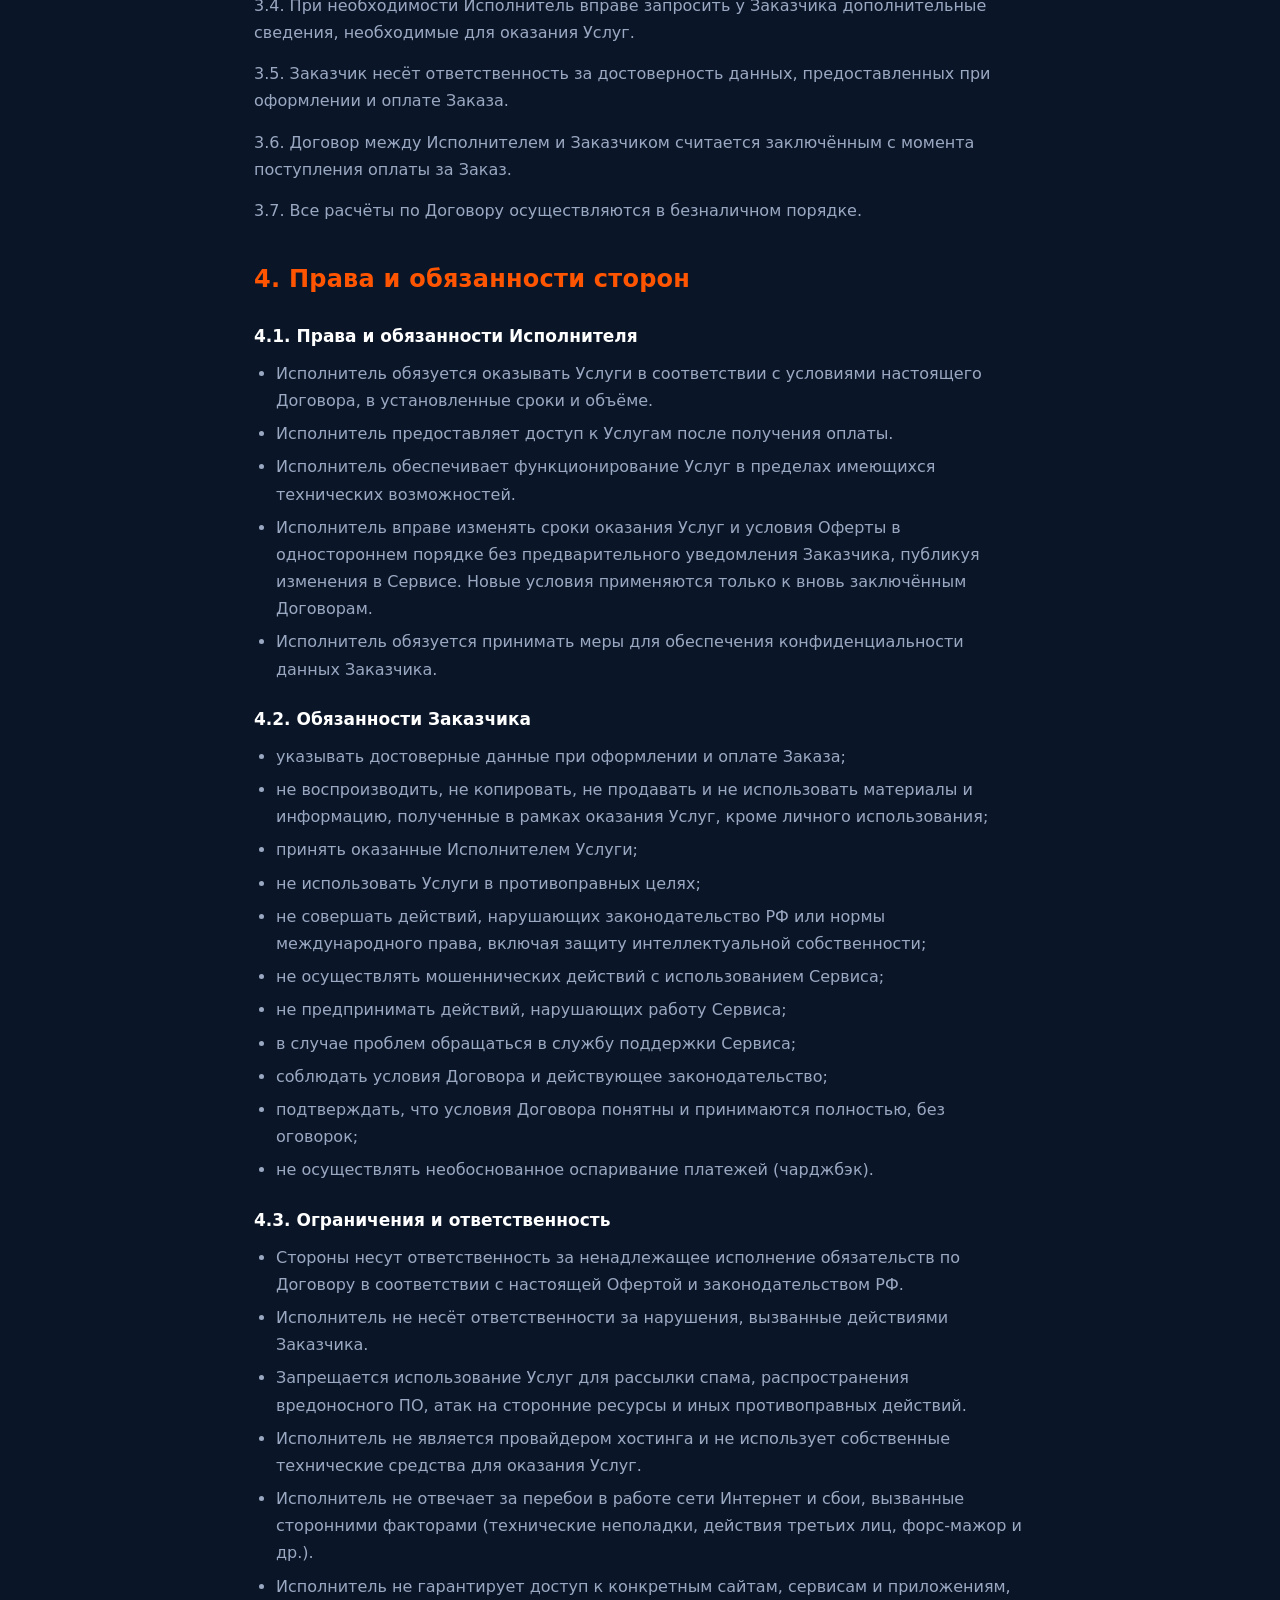
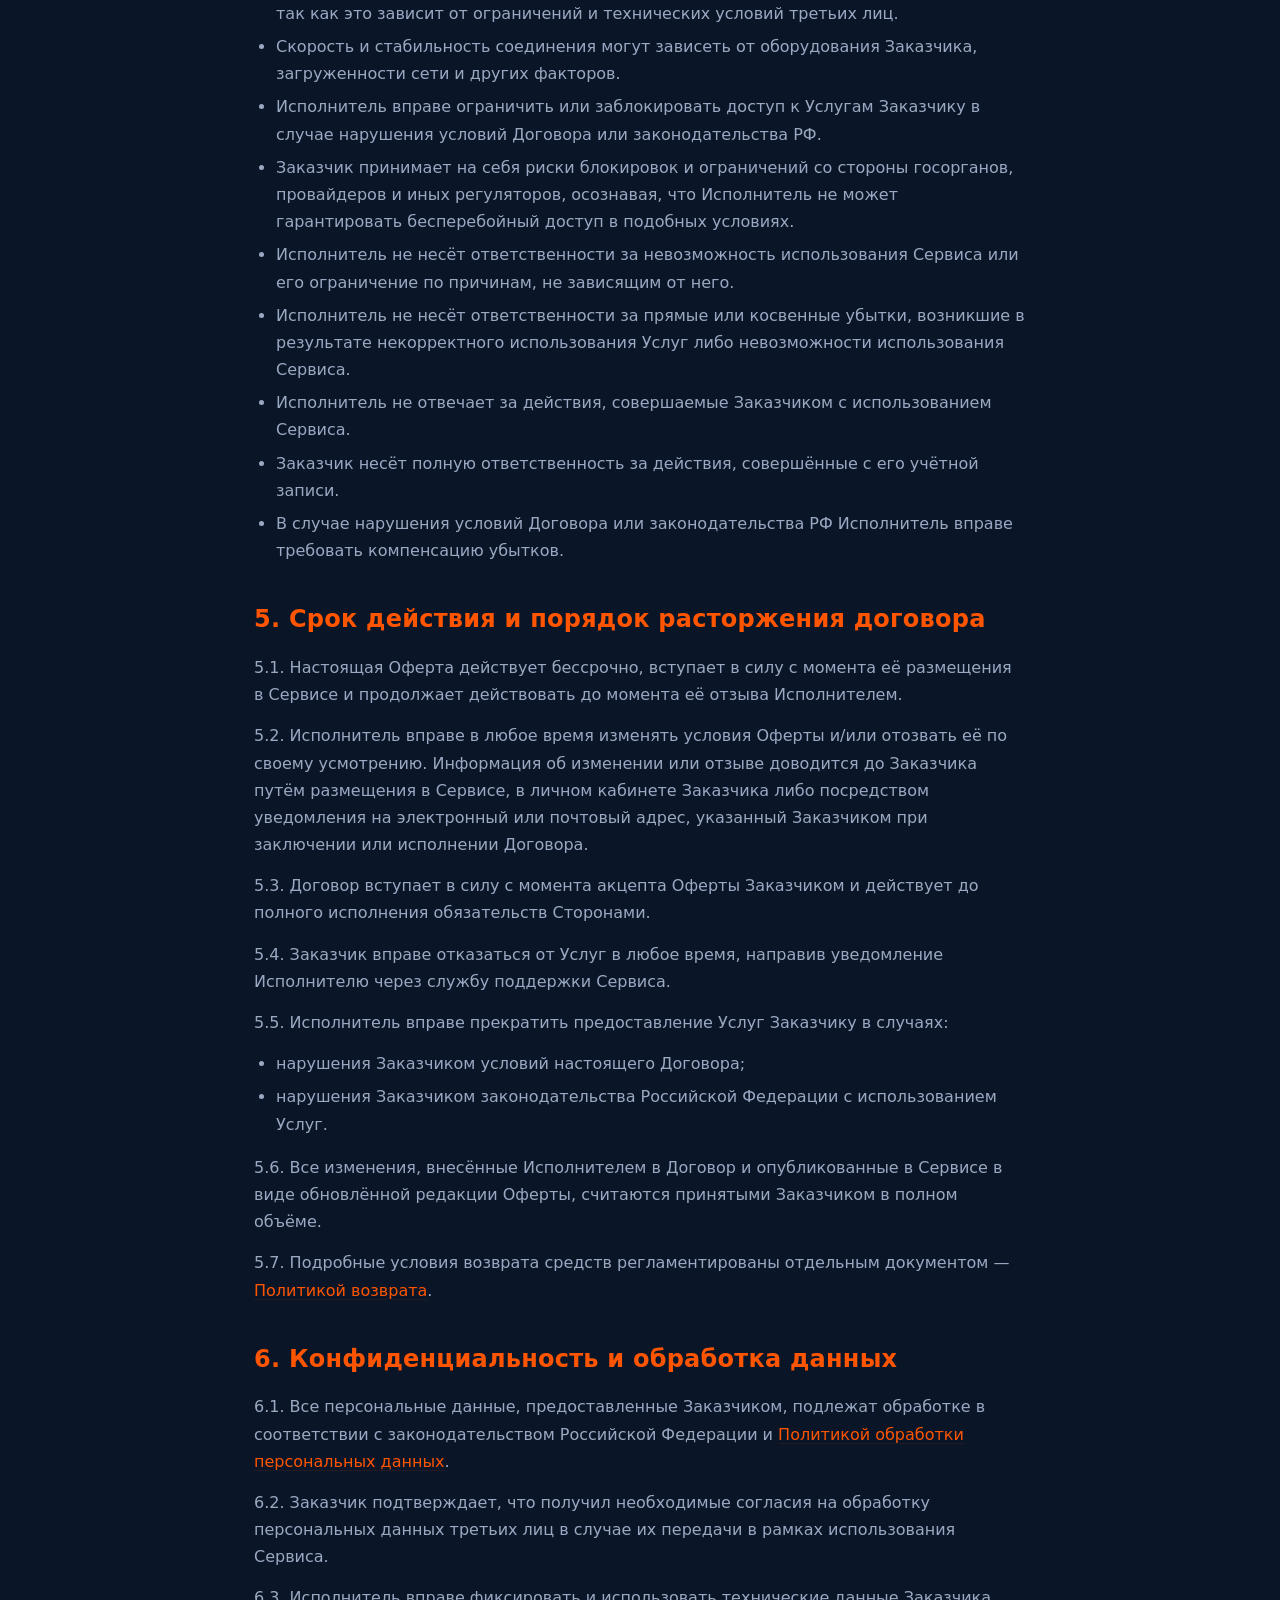
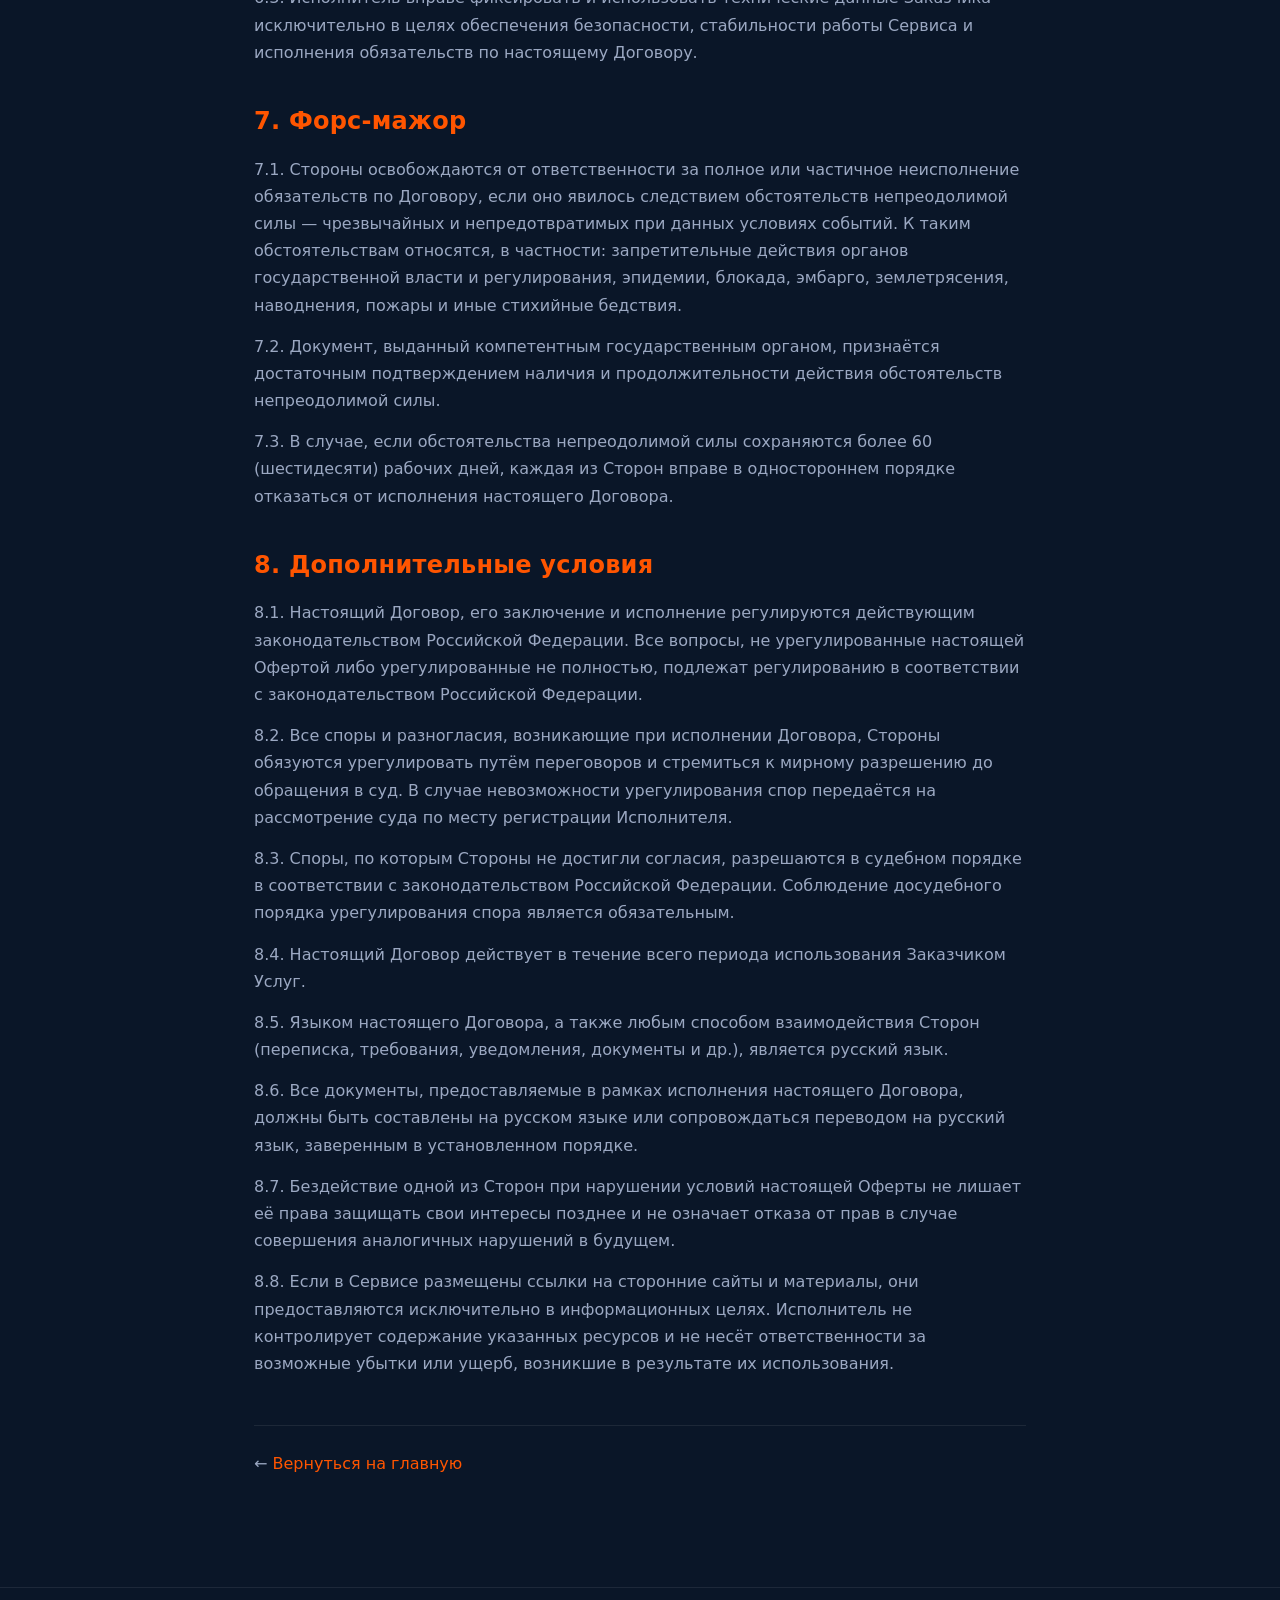
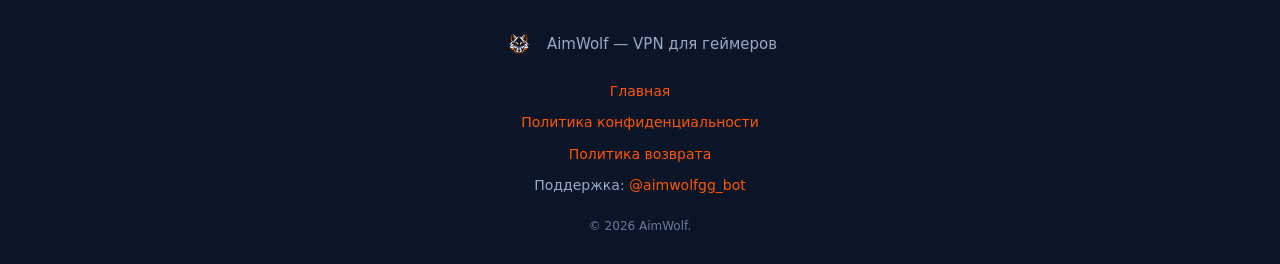
==== commit c36130f1: "Даты в документах" ====
--- a/offer.html
+++ b/offer.html
@@ -43,7 +43,7 @@
 
       <span class="section-tag">// ОФЕРТА</span>
       <h1 class="legal__title">Публичная оферта</h1>
-      <p class="legal__meta">Обновлён [ДАТА УТВЕРЖДЕНИЯ]</p>
+      <p class="legal__meta">Обновлён 19.05.2026</p>
 
       <p>Настоящая Публичная оферта (далее — «Оферта») представляет собой официальное предложение владельца сервиса AimWolf (далее — «Исполнитель») для пользователей сервиса AimWolf, именуемых в дальнейшем «Заказчик».</p>
       <p>Данный документ содержит условия заключения Договора на оказание услуг (далее — «Договор об оказании услуг» или «Договор»).</p>
